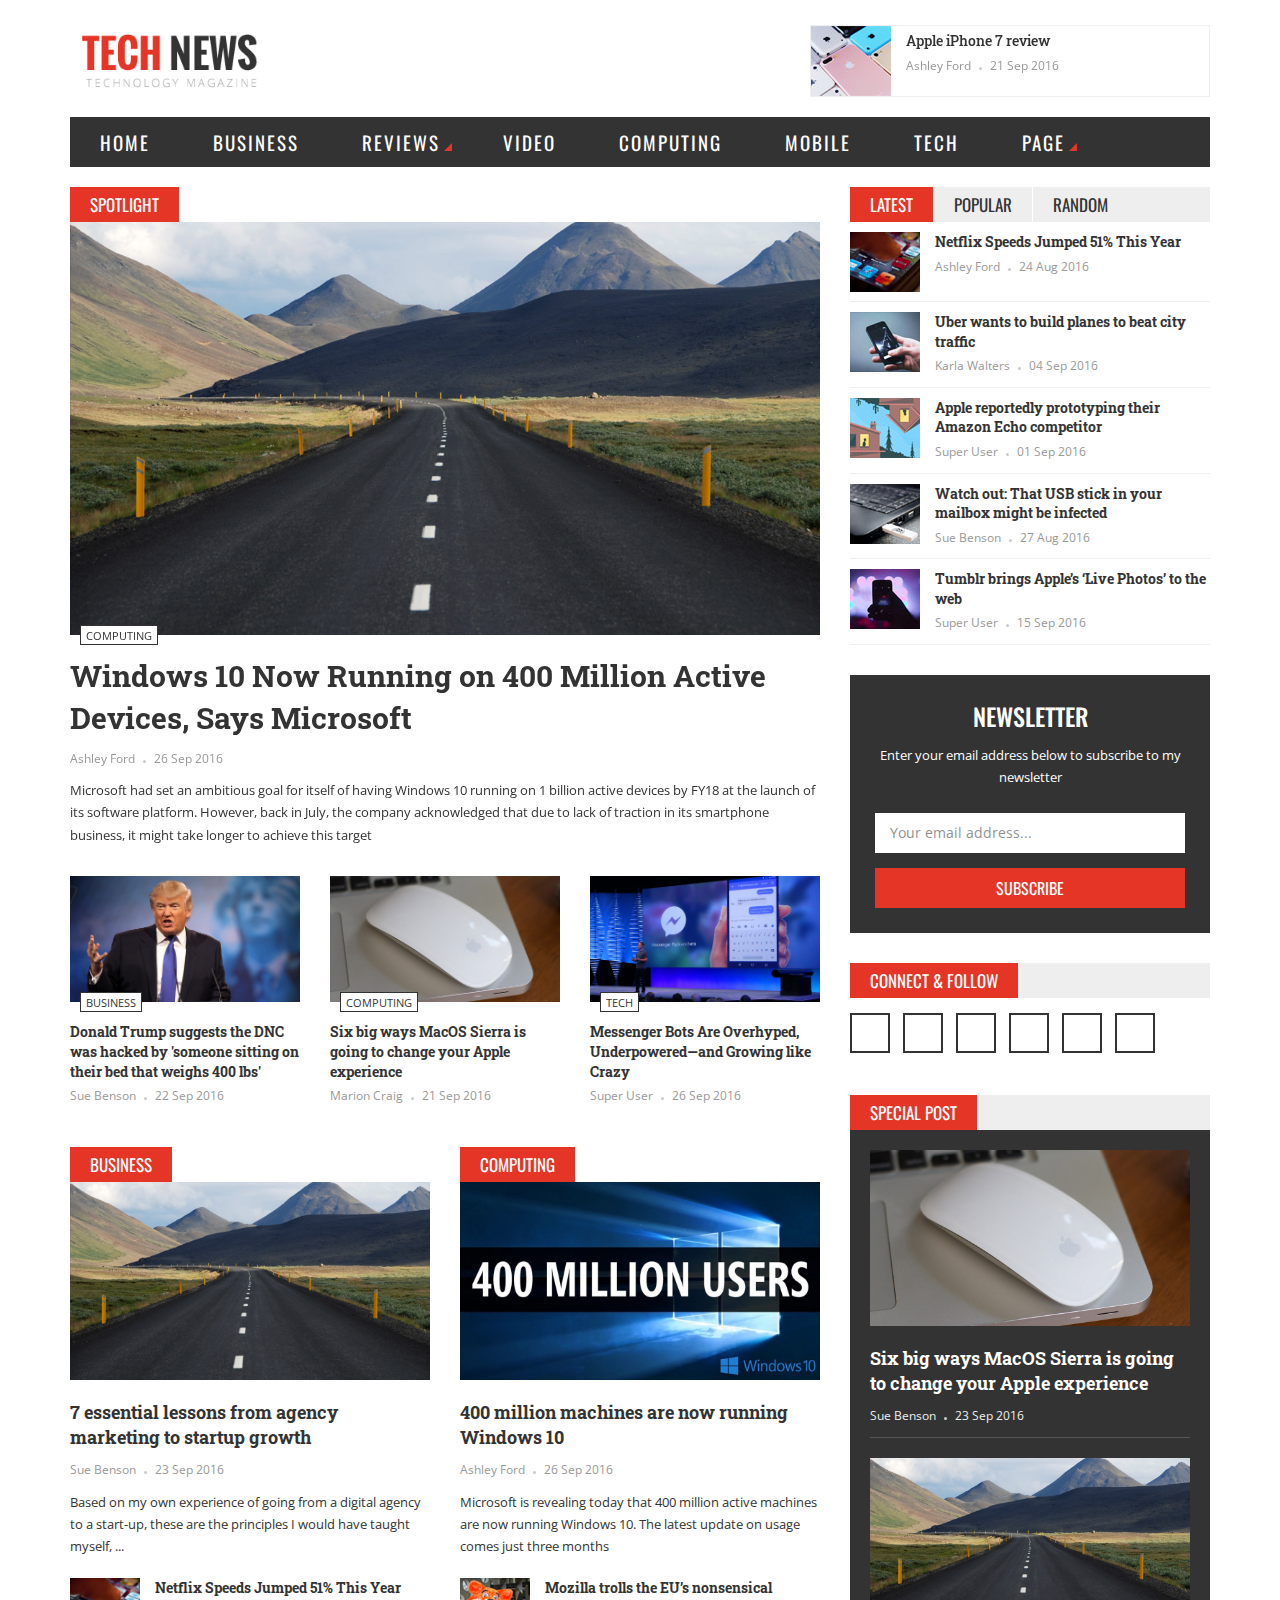
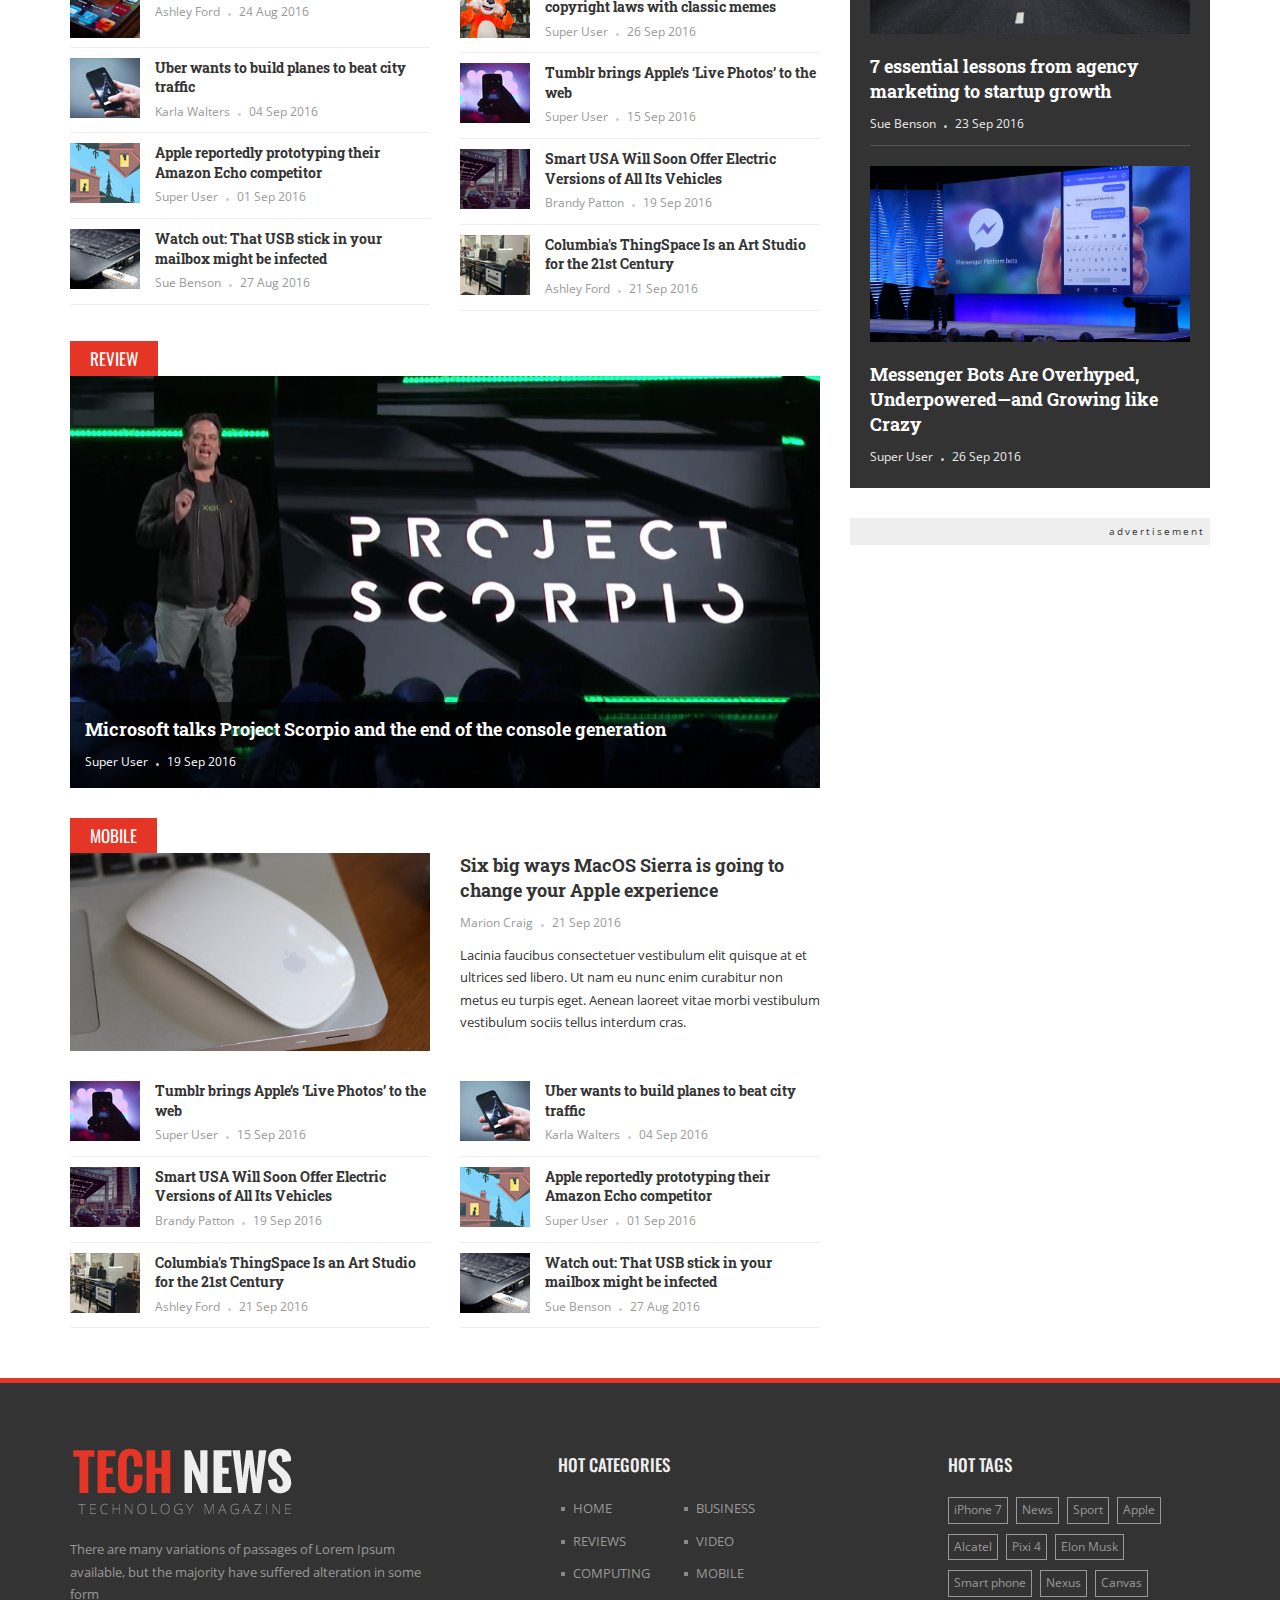
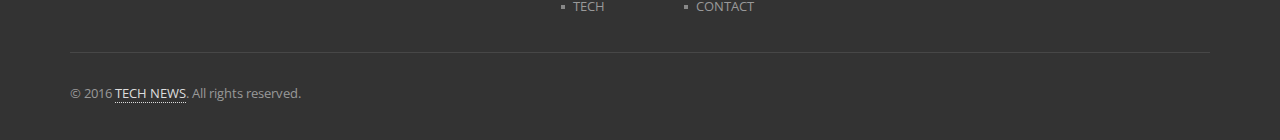
==== TECH news/index.html @ 40902e1e "add project" ====
<!DOCTYPE html>
<html lang="en">
<head>
    <meta http-equiv="Content-Type" content="text/html; charset=utf-8" />
    <meta http-equiv="X-UA-Compatible" content="IE=edge">
    <meta name="viewport" content="width=device-width, initial-scale=1">
    <meta name="description" content="">
    <meta name="author" content="congnd91">
    <title>TECHNEWS | Magagize & News HTML Template</title>
    <!-- Favicons -->
    <link rel="shortcut icon" href="images/favicon.png">
    <link rel="apple-touch-icon" href="images/apple-touch-icon-57x57.png">
    <link rel="apple-touch-icon" sizes="72x72" href="images/apple-touch-icon-72x72.png">
    <link rel="apple-touch-icon" sizes="114x114" href="images/apple-touch-icon-114x114.png">
    <!-- Online Fonts -->
    <link href="https://fonts.googleapis.com/css?family=Oswald:300,400,700&subset=latin-ext" rel="stylesheet">
    <link href="https://fonts.googleapis.com/css?family=Open+Sans:300,300i,400,400i,600,600i,700,700i,800,800i" rel="stylesheet">
    <link href="https://fonts.googleapis.com/css?family=Roboto+Slab:100,300,400,700" rel="stylesheet">
    <!-- Vender -->
    <link href="css/font-awesome.min.css" rel="stylesheet" />
    <link href="css/bootstrap.min.css" rel="stylesheet" />
    <link href="css/normalize.min.css" rel="stylesheet" />
    <link href="css/owl.carousel.min.css" rel="stylesheet" />
    <!-- Main CSS (SCSS Compile) -->
    <link href="css/main.css" rel="stylesheet" />
    <!-- JavaScripts -->
    <!--<script src="js/modernizr.js"></script>-->
    <!-- HTML5 Shim and Respond.js IE8 support of HTML5 elements and media queries -->
    <!-- WARNING: Respond.js doesn't work if you view the page via file:// -->
    <!--[if lt IE 9]>
        <script src="https://oss.maxcdn.com/libs/html5shiv/3.7.0/html5shiv.js"></script>
        <script src="https://oss.maxcdn.com/libs/respond.js/1.4.2/respond.min.js"></script>
    <![endif]-->
</head>
<body>
    <!--preload-->
    <div class="loader" id="page-loader">
        <div class="loading-wrapper">
        </div>
    </div>
    <!--menu mobile-->
    <nav class="menu-res hidden-lg hidden-md ">
        <div class="menu-res-inner">
            <ul>
                <li><a href="index.html">HOME</a></li>
                <li><a href="business.html">BUSINESS</a></li>
                <li><a href="reviews.html"> REVIEWS</a></li>
                <li><a href="video.html"> VIDEOS</a></li>
                <li><a href="computing.html"> COMPUTING</a></li>
                <li><a href="mobile.html">MOBILE</a></li>
                <li><a href="tech.html">TECH</a></li>
                <li><a href="mobile.html">MOBILE</a></li>
                <li>
                    <p>
                        <a href="#">PAGE</a>
                        <span class="open-submenu"><i class="fa fa-angle-down"></i></span>
                    </p>
                    <ul>
                        <li>
                            <a href="404.html">404</a>
                        </li>
                        <li>
                            <a href="contact.html">Contact us</a>
                        </li>
                    </ul>
                </li>
            </ul>
        </div>
    </nav>
    
    <div class="page">
       
        <div class="container">
            <!--header-->
            <header class="header">
                <div class="row">
                    <div class="col-md-3 col-sm-4 col-xs-12">
                        <a href="#" class="logo">
                            <img alt="Logo" src="images/logo.png" />
                        </a>
                    </div>
                    <div class="col-md-6 col-md-offset-3 col-sm-8  text-right col-xs-12 hidden-xs">
                        <div class="owl-carousel owl-special">
                            <div>
                                <div class="special-news">
                                    <a href="#">
                                        <img alt="" src="images/product/17.jpg" />
                                    </a>
                                    <h3><a href="#">Apple iPhone 7 review </a></h3>
                                    <div class="meta-post">
                                        <a href="#">
                                            Ashley Ford
                                        </a>
                                        <em></em>
                                        <span>
                                            21 Sep 2016
                                        </span>
                                    </div>
                                </div>
                            </div>
                            <div>
                                <div class="special-news">
                                    <a href="#">
                                        <img alt="" src="images/product/18.jpg" />
                                    </a>
                                    <h3><a href="#">YouTube Go is a new app for offline viewing and sharing </a></h3>
                                    <div class="meta-post">
                                        <a href="#">
                                            Super User
                                        </a>
                                        <em></em>
                                        <span>
                                            25 Sep 2016
                                        </span>
                                    </div>
                                </div>
                            </div>
                        </div>
                    </div>
                </div>
            </header>
            <!--menu-->
            <nav class="menu font-heading">
                <div class="menu-icon hidden-lg hidden-md">
                    <i class="fa fa-navicon"></i>
                    <span>MENU</span>
                </div>
                <ul class="hidden-sm hidden-xs">
                    <li>
                        <a href="index.html">Home </a>
                    </li>
                    <li>
                        <a href="business.html">Business</a>
                    </li>
                    <li class="mega">
                        <a href="reviews.html">Reviews<span></span></a>
                        <!--Mega menu-->
                        <div class="mega-menu">
                            <h3>
                                Latest Post
                            </h3>
                            <div class="row">
                                <div class="col-md-3">
                                    <div class="mega-col">
                                        <div class="mega-item">
                                            <div class="mega-item-img">
                                                <a href="article.html">
                                                    <img alt="" src="images/product/3.jpg" />
                                                </a>
                                                <a href="#" class="cate-tag">Business</a>
                                            </div>
                                            <p><a href="article.html">Donald Trump suggests the DNC was hacked...</a></p>
                                            <div class="meta-post">
                                                <a href="#">
                                                    Sue	Benson
                                                </a>
                                                <em></em>
                                                <span>
                                                    22 Sep 2016
                                                </span>
                                            </div>
                                        </div>
                                    </div>
                                </div>
                                <div class="col-md-3">
                                    <div class="mega-col">
                                        <div class="mega-item">
                                            <div class="mega-item-img">
                                                <a href="article.html">
                                                    <img alt="" src="images/product/4.jpg" />
                                                </a>
                                                <a href="#" class="cate-tag">Computing</a>
                                            </div>
                                            <p>
                                                <a href="article.html">
                                                    Six big ways MacOS Sierra is going to change your Apple experience
                                                </a>
                                            </p>
                                            <div class="meta-post">
                                                <a href="#">
                                                    Marion	Craig
                                                </a>
                                                <em></em>
                                                <span>
                                                    21 Sep 2016
                                                </span>
                                            </div>
                                        </div>
                                    </div>
                                </div>
                                <div class="col-md-3">
                                    <div class="mega-col">
                                        <div class="mega-item">
                                            <div class="mega-item-img">
                                                <a href="article.html">
                                                    <img alt="" src="images/product/5.jpg" />
                                                </a>
                                                <a href="#" class="cate-tag">Tech</a>
                                            </div>
                                            <p><a href="article.html">Messenger Bots Are Overhyped,  Growing like Crazy</a></p>
                                            <div class="meta-post">
                                                <a href="#">
                                                    Super User
                                                </a>
                                                <em></em>
                                                <span>
                                                    26 Sep 2016
                                                </span>
                                            </div>
                                        </div>
                                    </div>
                                </div>
                                <div class="col-md-3">
                                    <div class="mega-col">
                                        <div class="mega-item">
                                            <div class="mega-item-img">
                                                <a href="article.html">
                                                    <img alt="" src="images/product/6.jpg" />
                                                </a>
                                                <a href="#" class="cate-tag">Business</a>
                                            </div>
                                            <p><a href="article.html">7 essential lessons from agency marketing to startup growth</a></p>
                                            <div class="meta-post">
                                                <a href="#">
                                                    Ashley Ford
                                                </a>
                                                <em></em>
                                                <span>
                                                    26 September 2016
                                                </span>
                                            </div>
                                        </div>
                                    </div>
                                </div>
                            </div>
                        </div>
                    </li>
                    <li>
                        <a href="video.html">Video </a>
                    </li>
                    <li>
                        <a href="computing.html">Computing</a>
                    </li>
                    <li>
                        <a href="mobile.html">Mobile</a>
                    </li>
                    <li>
                        <a href="tech.html">Tech </a>
                    </li>
                    <li>
                        <a href="#">Page <span></span></a>
                        <ul class="submenu">
                            <li>
                                <a href="404.html">404</a>
                            </li>
                            <li>
                                <a href="contact.html">Contact us</a>
                            </li>
                        </ul>
                    </li>
                </ul>
                <div class="search-icon">
                    <div class="search-icon-inner">
                        <i class="fa fa-search"></i>
                    </div>
                    <div class="search-box">
                        <input type="text" placeholder="Search..." />
                        <button>Search</button>
                    </div>
                </div>
            </nav>

            <div class="row">
                <!--colleft-->
                <div class="col-md-8 col-sm-12">
                    <div class="box-caption">
                        <span>spotlight</span>
                    </div>
                    <!--sportlight-->
                    <section class="owl-carousel owl-spotlight">
                        <div>
                            <article class="spotlight-item">
                                <div class="spotlight-img">
                                    <img alt="" src="images/product/1.jpg" class="img-responsive" />
                                    <a href="#" class="cate-tag">Computing</a>
                                </div>
                                <div class="spotlight-item-caption">
                                    <h2 class="font-heading">
                                        <a href="#">
                                            Windows 10 Now Running on 400 Million Active Devices, Says Microsoft
                                        </a>
                                    </h2>
                                    <div class="meta-post">
                                        <a href="#">
                                            Ashley Ford
                                        </a>
                                        <em></em>
                                        <span>
                                            26 Sep 2016
                                        </span>
                                    </div>
                                    <p>Microsoft had set an ambitious goal for itself of having Windows 10 running on 1 billion active devices by FY18 at the launch of its software platform. However, back in July, the company acknowledged that due to lack of traction in its smartphone business, it might take longer to achieve this target</p>
                                </div>
                            </article>
                        </div>
                        <div>
                            <article class="spotlight-item">
                                <div class="spotlight-img">
                                    <img alt="" src="images/product/2.jpg" class="img-responsive" />
                                    <a href="#" class="cate-tag">Mobile</a>
                                </div>

                                <div class="spotlight-item-caption">
                                    <h2 class="font-heading">iOS 10 Backups Less Secure Than iOS 9, Claims Researcher</h2>
                                    <div class="meta-post">
                                        <a href="#">
                                            Super User
                                        </a>
                                        <em></em>
                                        <span>
                                            24 Sep 2016
                                        </span>
                                    </div>
                                    <p>A security research company based in Moscow claims to have discovered a flaw in Apple's local password protected iTunes backups in iOS 10, a flaw that is said to weaken password security. According to ElcomSoft's Oleg Afonin, the security flaw lets attackers develop a new attack that can bypass certain security </p>
                                </div>
                            </article>
                        </div>
                        <div>
                            <article class="spotlight-item">
                                <div class="spotlight-img">
                                    <img alt="" src="images/product/16.jpg" class="img-responsive" />
                                    <a href="#" class="cate-tag">Mobile</a>
                                </div>

                                <div class="spotlight-item-caption">
                                    <h2 class="font-heading">Microsoft talks Project Scorpio and the end of the console generation</h2>
                                    <div class="meta-post">
                                        <a href="#">
                                            Super User
                                        </a>
                                        <em></em>
                                        <span>
                                            24 Sep 2016
                                        </span>
                                    </div>
                                    <p>When Microsoft took to the stage at this year's E3 it announced not one but two new consoles: the Xbox One S, which went on sale earlier this year, and Project Scorpio,which will enable gaming at native resolutions up to 4K when it hits store shelves in 2017. </p>
                                </div>
                            </article>
                        </div>
                    </section>

                    <!--spotlight-thumbs-->
                    <section class="spotlight-thumbs">
                        <div class="row">
                            <div class="col-md-4 col-sm-4 col-xs-12">
                                <div class="spotlight-item-thumb">
                                    <div class="spotlight-item-thumb-img">
                                        <a href="#">
                                            <img alt="" src="images/product/3.jpg" />
                                        </a>
                                        <a href="#" class="cate-tag">business</a>
                                    </div>
                                    <h3><a href="#">Donald Trump suggests the DNC was hacked by 'someone sitting on their bed that weighs 400 lbs'</a></h3>
                                    <div class="meta-post">
                                        <a href="#">
                                            Sue	Benson
                                        </a>
                                        <em></em>
                                        <span>
                                            22 Sep 2016
                                        </span>
                                    </div>
                                </div>
                            </div>
                            <div class="col-md-4 col-sm-4 col-xs-12">
                                <div class="spotlight-item-thumb">
                                    <div class="spotlight-item-thumb-img">
                                        <a href="#">
                                            <img alt="" src="images/product/4.jpg" />
                                        </a>
                                        <a href="#" class="cate-tag">Computing</a>
                                    </div>
                                    <h3><a href="#">Six big ways MacOS Sierra is going to change your Apple experience</a></h3>
                                    <div class="meta-post">
                                        <a href="#">
                                            Marion	Craig
                                        </a>
                                        <em></em>
                                        <span>
                                            21 Sep 2016
                                        </span>
                                    </div>
                                </div>
                            </div>
                            <div class="col-md-4 col-sm-4 col-xs-12">
                                <div class="spotlight-item-thumb">
                                    <div class="spotlight-item-thumb-img">
                                        <a href="#">
                                            <img alt="" src="images/product/5.jpg" />
                                        </a>
                                        <a href="#" class="cate-tag">Tech</a>
                                    </div>
                                    <h3><a href="#">Messenger Bots Are Overhyped, Underpowered—and Growing like Crazy</a></h3>
                                    <div class="meta-post">
                                        <a href="#">
                                            Super User
                                        </a>
                                        <em></em>
                                        <span>
                                            26 Sep 2016
                                        </span>
                                    </div>
                                </div>
                            </div>
                        </div>
                    </section>

                    <!--box-news-->
                    <section class="box-news">
                        <div class="row">
                            <div class="col-md-6 col-sm-6 col-xs-12">
                                <div class="box-caption">
                                    <span> BUSINESS</span>
                                </div>
                                <article class="news-two-large">
                                    <a href="#">
                                        <img alt="" src="images/product/6.jpg" />
                                    </a>
                                    <h3><a href="#">7 essential lessons from agency marketing to startup growth</a></h3>
                                    <div class="meta-post">
                                        <a href="#">
                                            Sue	Benson
                                        </a>
                                        <em></em>
                                        <span>
                                            23 Sep 2016
                                        </span>
                                    </div>
                                    <p>Based on my own experience of going from a digital agency to a start-up, these are the principles I would have taught myself, ...</p>
                                </article>
                                <ul class="list-news-popular">
                                    <li>
                                        <a href="#">
                                            <img alt="" src="images/product/8.jpg">
                                        </a>
                                        <h3><a href="#">Netflix Speeds Jumped 51% This Year</a></h3>
                                        <div class="meta-post">
                                            <a href="#">
                                                Ashley Ford

                                            </a>
                                            <em></em>
                                            <span>
                                                24 Aug  2016
                                            </span>
                                        </div>
                                    </li>
                                    <li>
                                        <a href="#">
                                            <img alt="" src="images/product/9.jpg">
                                        </a>
                                        <h3><a href="#">Uber wants to build planes to beat city traffic</a></h3>
                                        <div class="meta-post">
                                            <a href="#">
                                                Karla	Walters
                                            </a>
                                            <em></em>
                                            <span>
                                                04 Sep  2016
                                            </span>
                                        </div>
                                    </li>
                                    <li>
                                        <a href="#">
                                            <img alt="" src="images/product/10.jpg">
                                        </a>
                                        <h3><a href="#">Apple reportedly prototyping their Amazon Echo competitor</a></h3>
                                        <div class="meta-post">
                                            <a href="#">
                                                Super User
                                            </a>
                                            <em></em>
                                            <span>
                                                01 Sep  2016
                                            </span>
                                        </div>


                                    </li>


                                    <li>
                                        <a href="#">
                                            <img alt="" src="images/product/11.jpg">
                                        </a>
                                        <h3><a href="#">Watch out: That USB stick in your mailbox might be infected</a></h3>
                                        <div class="meta-post">
                                            <a href="#">
                                                Sue	Benson
                                            </a>
                                            <em></em>
                                            <span>
                                                27 Aug  2016
                                            </span>
                                        </div>
                                    </li>
                                </ul>
                            </div>
                            <div class="col-md-6 col-sm-6 col-xs-12">
                                <div class="box-caption">
                                    <span> COMPUTING</span>
                                </div>
                                <article class="news-two-large">
                                    <a href="#">
                                        <img alt="" src="images/product/7.jpg" />
                                    </a>
                                    <h3><a href="#">400 million machines are now running Windows 10</a></h3>
                                    <div class="meta-post">
                                        <a href="#">
                                            Ashley Ford
                                        </a>
                                        <em></em>
                                        <span>
                                            26 Sep 2016
                                        </span>
                                    </div>
                                    <p>Microsoft is revealing today that 400 million active machines are now running Windows 10. The latest update on usage comes just three months</p>
                                </article>
                                <ul class="list-news-popular">
                                    <li>
                                        <a href="#">
                                            <img alt="" src="images/product/12.jpg">
                                        </a>
                                        <h3><a href="#">Mozilla trolls the EU’s nonsensical copyright laws with classic memes</a></h3>
                                        <div class="meta-post">
                                            <a href="#">
                                                Super User
                                            </a>
                                            <em></em>
                                            <span>
                                                26 Sep 2016
                                            </span>
                                        </div>
                                    </li>
                                    <li>
                                        <a href="#">
                                            <img alt="" src="images/product/13.jpg">
                                        </a>
                                        <h3><a href="#">Tumblr brings Apple’s ‘Live Photos’ to the web</a></h3>
                                        <div class="meta-post">
                                            <a href="#">
                                                Super User
                                            </a>
                                            <em></em>
                                            <span>
                                                15 Sep 2016
                                            </span>
                                        </div>
                                    </li>
                                    <li>
                                        <a href="#">
                                            <img alt="" src="images/product/14.jpg">
                                        </a>
                                        <h3><a href="#">Smart USA Will Soon Offer Electric Versions of All Its Vehicles</a></h3>
                                        <div class="meta-post">
                                            <a href="#">
                                                Brandy	Patton
                                            </a>
                                            <em></em>
                                            <span>
                                                19 Sep 2016
                                            </span>
                                        </div>
                                    </li>
                                    <li>
                                        <a href="#">
                                            <img alt="" src="images/product/15.jpg">
                                        </a>
                                        <h3>
                                            <a href="#">
                                                Columbia's ThingSpace Is an Art Studio for the 21st Century
                                            </a>
                                        </h3>
                                        <div class="meta-post">
                                            <a href="#">
                                                Ashley Ford
                                            </a>
                                            <em></em>
                                            <span>
                                                21 Sep 2016
                                            </span>
                                        </div>
                                    </li>
                                </ul>
                            </div>
                        </div>

                        <div class="box-news-two">

                        </div>
                    </section>

                    <!--box-news-->
                    <section class="box-news">
                        <div class="box-caption">
                            <span> REVIEW</span>
                        </div>
                        <div class="owl-carousel owl-review">

                            <div>
                                <article class="review-item">
                                    <div class="review-img">
                                        <img alt="" src="images/product/16.jpg" class="img-responsive" />
                                    </div>
                                    <div class="review-item-caption">
                                        <h3 class="font-heading">
                                            <a href="#">
                                                Microsoft talks Project Scorpio and the end of the console generation
                                            </a>
                                        </h3>
                                        <div class="meta-post">
                                            <a href="#">
                                                Super User
                                            </a>
                                            <em></em>
                                            <span>
                                                19 Sep 2016
                                            </span>
                                        </div>
                                    </div>
                                </article>
                            </div>


                            <div>
                                <article class="review-item">
                                    <div class="review-img">
                                        <img alt="" src="images/product/1.jpg" class="img-responsive" />
                                    </div>
                                    <div class="review-item-caption">
                                        <h3 class="font-heading">
                                            <a href="#">
                                                Windows 10 Now Running on 400 Million Active Devices, Says Microsoft
                                            </a>
                                        </h3>
                                        <div class="meta-post">
                                            <a href="#">
                                                Ashley Ford
                                            </a>
                                            <em></em>
                                            <span>
                                                26 Sep 2016
                                            </span>
                                        </div>


                                    </div>
                                </article>
                            </div>

                            <div>
                                <article class="review-item">
                                    <div class="review-img">
                                        <img alt="" src="images/product/2.jpg" class="img-responsive" />
                                    </div>
                                    <div class="review-item-caption">
                                        <h3 class="font-heading">
                                            <a href="#">
                                                iOS 10 Backups Less Secure Than iOS 9, Claims Researcher
                                            </a>
                                        </h3>
                                        <div class="meta-post">
                                            <a href="#">
                                                Super User
                                            </a>
                                            <em></em>
                                            <span>
                                                24 Sep 2016
                                            </span>
                                        </div>
                                    </div>
                                </article>
                            </div>
                        </div>
                    </section>

                    <!--box-news-->
                    <section class="box-news">
                        <div class="box-caption">
                            <span> Mobile</span>
                        </div>
                        <article class="news-two-large news-three-large">
                            <div class="row">
                                <div class="col-md-6 col-sm-6 col-xs-12">
                                    <a href="#">
                                        <img alt="" src="images/product/4.jpg" />
                                    </a>
                                </div>
                                <div class="col-md-6 col-sm-6 col-xs-12">
                                    <h3 class="title-fix-margin"><a href="#">Six big ways MacOS Sierra is going to change your Apple experience</a></h3>
                                    <div class="meta-post">
                                        <a href="#">
                                            Marion	Craig
                                        </a>
                                        <em></em>
                                        <span>
                                            21 Sep 2016
                                        </span>
                                    </div>
                                    <p>Lacinia faucibus consectetuer vestibulum elit quisque at et ultrices sed libero. Ut nam eu nunc enim curabitur non metus eu turpis eget. Aenean laoreet vitae morbi vestibulum vestibulum sociis tellus interdum cras.</p>
                                </div>
                            </div>


                        </article>
                        <div class="row">
                            <div class="col-md-6 col-sm-6 col-xs-12">
                                <ul class="list-news-popular">

                                    <li>
                                        <a href="#">
                                            <img alt="" src="images/product/13.jpg">
                                        </a>
                                        <h3><a href="#">Tumblr brings Apple’s ‘Live Photos’ to the web</a></h3>
                                        <div class="meta-post">
                                            <a href="#">
                                                Super User
                                            </a>
                                            <em></em>
                                            <span>
                                                15 Sep 2016
                                            </span>
                                        </div>
                                    </li>
                                    <li>
                                        <a href="#">
                                            <img alt="" src="images/product/14.jpg">
                                        </a>
                                        <h3><a href="#">Smart USA Will Soon Offer Electric Versions of All Its Vehicles</a></h3>
                                        <div class="meta-post">
                                            <a href="#">
                                                Brandy	Patton
                                            </a>
                                            <em></em>
                                            <span>
                                                19 Sep 2016
                                            </span>
                                        </div>
                                    </li>
                                    <li>
                                        <a href="#">
                                            <img alt="" src="images/product/15.jpg">
                                        </a>
                                        <h3>
                                            <a href="#">
                                                Columbia's ThingSpace Is an Art Studio for the 21st Century
                                            </a>
                                        </h3>
                                        <div class="meta-post">
                                            <a href="#">
                                                Ashley Ford
                                            </a>
                                            <em></em>
                                            <span>
                                                21 Sep 2016
                                            </span>
                                        </div>
                                    </li>
                                </ul>
                            </div>
                            <div class="col-md-6 col-sm-6 col-xs-12">
                                <ul class="list-news-popular">

                                    <li>
                                        <a href="#">
                                            <img alt="" src="images/product/9.jpg">
                                        </a>
                                        <h3><a href="#">Uber wants to build planes to beat city traffic</a></h3>
                                        <div class="meta-post">
                                            <a href="#">
                                                Karla	Walters
                                            </a>
                                            <em></em>
                                            <span>
                                                04 Sep  2016
                                            </span>
                                        </div>
                                    </li>
                                    <li>
                                        <a href="#">
                                            <img alt="" src="images/product/10.jpg">
                                        </a>
                                        <h3><a href="#">Apple reportedly prototyping their Amazon Echo competitor</a></h3>
                                        <div class="meta-post">
                                            <a href="#">
                                                Super User
                                            </a>
                                            <em></em>
                                            <span>
                                                01 Sep  2016
                                            </span>
                                        </div>


                                    </li>


                                    <li>
                                        <a href="#">
                                            <img alt="" src="images/product/11.jpg">
                                        </a>
                                        <h3><a href="#">Watch out: That USB stick in your mailbox might be infected</a></h3>
                                        <div class="meta-post">
                                            <a href="#">
                                                Sue	Benson
                                            </a>
                                            <em></em>
                                            <span>
                                                27 Aug  2016
                                            </span>
                                        </div>
                                    </li>
                                </ul>
                            </div>
                        </div>
                    </section>
                </div>

                <!--colright-->
                <div class="col-md-4 col-sm-12">
                    <!--tab popular-->
                    <ul role="tablist" class="tab-popular">
                        <li class="active">
                            <a href="#tab1" role="tab" data-toggle="tab">
                                LATEST
                            </a>
                        </li>
                        <li>
                            <a href="#tab2" role="tab" data-toggle="tab">
                                POPULAR
                            </a>
                        </li>

                        <li>
                            <a href="#tab3" role="tab" data-toggle="tab">
                                RANDOM
                            </a>
                        </li>
                    </ul>
                    <div class="tab-content">
                        <div role="tabpanel" class="tab-pane active" id="tab1">
                            <ul class="list-news-popular">
                                <li>
                                    <a href="#">
                                        <img alt="" src="images/product/8.jpg">
                                    </a>
                                    <h3><a href="#">Netflix Speeds Jumped 51% This Year</a></h3>
                                    <div class="meta-post">
                                        <a href="#">
                                            Ashley Ford

                                        </a>
                                        <em></em>
                                        <span>
                                            24 Aug  2016
                                        </span>
                                    </div>
                                </li>
                                <li>
                                    <a href="#">
                                        <img alt="" src="images/product/9.jpg">
                                    </a>
                                    <h3><a href="#">Uber wants to build planes to beat city traffic</a></h3>
                                    <div class="meta-post">
                                        <a href="#">
                                            Karla	Walters
                                        </a>
                                        <em></em>
                                        <span>
                                            04 Sep  2016
                                        </span>
                                    </div>
                                </li>
                                <li>
                                    <a href="#">
                                        <img alt="" src="images/product/10.jpg">
                                    </a>
                                    <h3><a href="#">Apple reportedly prototyping their Amazon Echo competitor</a></h3>
                                    <div class="meta-post">
                                        <a href="#">
                                            Super User
                                        </a>
                                        <em></em>
                                        <span>
                                            01 Sep  2016
                                        </span>
                                    </div>
                                </li>
                                <li>
                                    <a href="#">
                                        <img alt="" src="images/product/11.jpg">
                                    </a>
                                    <h3><a href="#">Watch out: That USB stick in your mailbox might be infected</a></h3>
                                    <div class="meta-post">
                                        <a href="#">
                                            Sue	Benson
                                        </a>
                                        <em></em>
                                        <span>
                                            27 Aug  2016
                                        </span>
                                    </div>
                                </li>
                                <li>
                                    <a href="#">
                                        <img alt="" src="images/product/13.jpg">
                                    </a>
                                    <h3><a href="#">Tumblr brings Apple’s ‘Live Photos’ to the web</a></h3>
                                    <div class="meta-post">
                                        <a href="#">
                                            Super User
                                        </a>
                                        <em></em>
                                        <span>
                                            15 Sep 2016
                                        </span>
                                    </div>
                                </li>
                            </ul>

                        </div>
                        <div role="tabpanel" class="tab-pane " id="tab2">
                            <ul class="list-news-popular">
                                <li>
                                    <a href="#">
                                        <img alt="" src="images/product/12.jpg">
                                    </a>
                                    <h3><a href="#">Mozilla trolls the  nonsensical copyright laws with classic memes</a></h3>
                                    <div class="meta-post">
                                        <a href="#">
                                            Super User
                                        </a>
                                        <em></em>
                                        <span>
                                            26 Sep 2016
                                        </span>
                                    </div>
                                </li>
                                <li>
                                    <a href="#">
                                        <img alt="" src="images/product/11.jpg">
                                    </a>
                                    <h3><a href="#">Watch out: That USB stick in your mailbox might be infected</a></h3>
                                    <div class="meta-post">
                                        <a href="#">
                                            Sue	Benson
                                        </a>
                                        <em></em>
                                        <span>
                                            27 Aug  2016
                                        </span>
                                    </div>
                                </li>
                                <li>
                                    <a href="#">
                                        <img alt="" src="images/product/9.jpg">
                                    </a>
                                    <h3><a href="#">Uber wants to build planes to beat city traffic</a></h3>
                                    <div class="meta-post">
                                        <a href="#">
                                            Karla	Walters
                                        </a>
                                        <em></em>
                                        <span>
                                            04 Sep  2016
                                        </span>
                                    </div>
                                </li>
                                <li>
                                    <a href="#">
                                        <img alt="" src="images/product/10.jpg">
                                    </a>
                                    <h3><a href="#">Apple reportedly prototyping their Amazon Echo competitor</a></h3>
                                    <div class="meta-post">
                                        <a href="#">
                                            Super User
                                        </a>
                                        <em></em>
                                        <span>
                                            01 Sep  2016
                                        </span>
                                    </div>
                                </li>

                                <li>
                                    <a href="#">
                                        <img alt="" src="images/product/13.jpg">
                                    </a>
                                    <h3><a href="#">Tumblr brings Apple’s ‘Live Photos’ to the web</a></h3>
                                    <div class="meta-post">
                                        <a href="#">
                                            Super User
                                        </a>
                                        <em></em>
                                        <span>
                                            15 Sep 2016
                                        </span>
                                    </div>
                                </li>
                            </ul>
                        </div>
                        <div role="tabpanel" class="tab-pane " id="tab3">
                            <ul class="list-news-popular">
                                <li>
                                    <a href="#">
                                        <img alt="" src="images/product/13.jpg">
                                    </a>
                                    <h3><a href="#">Tumblr brings Apple’s ‘Live Photos’ to the web</a></h3>
                                    <div class="meta-post">
                                        <a href="#">
                                            Super User
                                        </a>
                                        <em></em>
                                        <span>
                                            15 Sep 2016
                                        </span>
                                    </div>
                                </li>
                                <li>
                                    <a href="#">
                                        <img alt="" src="images/product/8.jpg">
                                    </a>
                                    <h3><a href="#">Netflix Speeds Jumped 51% This Year</a></h3>
                                    <div class="meta-post">
                                        <a href="#">
                                            Ashley Ford

                                        </a>
                                        <em></em>
                                        <span>
                                            24 Aug  2016
                                        </span>
                                    </div>
                                </li>
                                <li>
                                    <a href="#">
                                        <img alt="" src="images/product/9.jpg">
                                    </a>
                                    <h3><a href="#">Uber wants to build planes to beat city traffic</a></h3>
                                    <div class="meta-post">
                                        <a href="#">
                                            Karla	Walters
                                        </a>
                                        <em></em>
                                        <span>
                                            04 Sep  2016
                                        </span>
                                    </div>
                                </li>
                                <li>
                                    <a href="#">
                                        <img alt="" src="images/product/10.jpg">
                                    </a>
                                    <h3><a href="#">Apple reportedly prototyping their Amazon Echo competitor</a></h3>
                                    <div class="meta-post">
                                        <a href="#">
                                            Super User
                                        </a>
                                        <em></em>
                                        <span>
                                            01 Sep  2016
                                        </span>
                                    </div>
                                </li>
                                <li>
                                    <a href="#">
                                        <img alt="" src="images/product/11.jpg">
                                    </a>
                                    <h3><a href="#">Watch out: That USB stick in your mailbox might be infected</a></h3>
                                    <div class="meta-post">
                                        <a href="#">
                                            Sue	Benson
                                        </a>
                                        <em></em>
                                        <span>
                                            27 Aug  2016
                                        </span>
                                    </div>
                                </li>

                            </ul>
                        </div>
                    </div>

                    <!-- subcribe box-->
                    <div class="subcribe-box">
                        <h3>NEWSLETTER</h3>
                        <p>Enter your email address below to subscribe to my newsletter</p>
                        <input type="text" placeholder="Your email address..." />
                        <button class="my-btn">Subscribe</button>
                    </div>
                    <!-- connect us-->
                    <div class="connect-us">
                        <div class="widget-title">
                            <span>
                                CONNECT & FOLLOW
                            </span>
                        </div>
                        <ul class="list-social-icon">
                            <li>
                                <a href="#" class="facebook">
                                    <i class="fa fa-facebook"></i>
                                </a>
                            </li>
                            <li>
                                <a href="#" class="twitter">
                                    <i class="fa fa-twitter"></i>
                                </a>
                            </li>
                            <li>
                                <a href="#" class="google">
                                    <i class="fa fa-google"></i>
                                </a>
                            </li>
                            <li>
                                <a href="#" class="youtube">
                                    <i class="fa fa-youtube-play"></i>
                                </a>
                            </li>
                            <li>
                                <a href="#" class="pinterest">
                                    <i class="fa fa-pinterest-p"></i>
                                </a>
                            </li>
                            <li>
                                <a href="#" class="rss">
                                    <i class="fa fa-rss"></i>
                                </a>
                            </li>

                        </ul>
                    </div>

                    <!-- special post-->
                    <div class="connect-us">
                        <div class="widget-title">
                            <span>
                                Special post
                            </span>
                        </div>
                        <div class="list-special">

                            <article class="news-two-large">
                                <a href="#">
                                    <img alt="" src="images/product/4.jpg">
                                </a>
                                <h3><a href="#">Six big ways MacOS Sierra is going to change your Apple experience</a></h3>
                                <div class="meta-post">
                                    <a href="#">
                                        Sue	Benson
                                    </a>
                                    <em></em>
                                    <span>
                                        23 Sep 2016
                                    </span>
                                </div>

                            </article>

                            <article class="news-two-large">
                                <a href="#">
                                    <img alt="" src="images/product/6.jpg">
                                </a>
                                <h3><a href="#">7 essential lessons from agency marketing to startup growth</a></h3>
                                <div class="meta-post">
                                    <a href="#">
                                        Sue	Benson
                                    </a>
                                    <em></em>
                                    <span>
                                        23 Sep 2016
                                    </span>
                                </div>

                            </article>

                            <article class="news-two-large special-item-fix">
                                <a href="#">
                                    <img alt="" src="images/product/5.jpg">
                                </a>
                                <h3><a href="#">Messenger Bots Are Overhyped, Underpowered—and Growing like Crazy</a></h3>
                                <div class="meta-post">
                                    <a href="#">
                                        Super User
                                    </a>
                                    <em></em>
                                    <span>
                                        26 Sep 2016
                                    </span>
                                </div>

                            </article>

                        </div>
                    </div>
                    <!-- advertisement-->
                    <div class="ads hidden-sm hidden-xs">
                        <p>advertisement</p>
                        <img alt="" src="images/ads.jpg" class="img-responsive" />
                    </div>
                </div>
            </div>
            
        </div>
        <!--footer-->
        <footer class="footer">
            <div class="container">
                <div class="row">
                    <div class="col-md-4  col-sm-4 col-xs-12">
                        <div class="about">
                            <a href="#" class="logo">
                                <img alt="" src="images/logo_footer.png" />
                            </a>
                            <p>There are many variations of passages of Lorem Ipsum available, but the majority have suffered alteration in some form</p>
                        </div>
                    </div>
                    <div class="col-md-3 col-md-offset-1 col-sm-4 col-xs-12">
                        <h3>HOT CATEGORIES</h3>
                        <ul class="list-category">
                            <li><a href="index.html">Home</a></li>
                            <li><a href="business.html">Business</a></li>
                            <li><a href="reviews.html">Reviews</a></li>
                            <li><a href="video.html">Video</a></li>
                            <li><a href="computing.html">Computing</a></li>
                            <li><a href="mobile.html">Mobile</a></li>
                            <li><a href="tech.html">Tech</a></li>
                            <li><a href="contact.html">Contact </a></li>
                        </ul>
                    </div>
                    <div class="col-md-3 col-md-offset-1 col-sm-4 col-xs-12">
                        <h3>HOT TAGS</h3>

                        <div class="list-tags">
                            <a href="#">iPhone 7</a>
                            <a href="#">News</a>
                            <a href="#">Sport</a>
                            <a href="#">Apple</a>
                            <a href="#">Alcatel</a>
                            <a href="#">Pixi 4</a>
                            <a href="#">Elon Musk </a>
                            <a href="#">Smart phone</a>
                            <a href="#">Nexus</a>
                            <a href="#">Canvas</a>

                        </div>
                    </div>
                </div>
                <!--All right-->
                <div class="allright">
                    <div class="row">
                        <div class="col-sm-6 col-xs-12">
                            <p>    © 2016 <a href="#">TECH NEWS</a>. All rights reserved.</p>
                        </div>

                        <div class="col-sm-6 col-xs-12">
                            <ul class="list-social-icon list-social-icon-footer">
                                <li>
                                    <a href="#" class="facebook">
                                        <i class="fa fa-facebook"></i>
                                    </a>
                                </li>
                                <li>
                                    <a href="#" class="twitter">
                                        <i class="fa fa-twitter"></i>
                                    </a>
                                </li>
                                <li>
                                    <a href="#" class="google">
                                        <i class="fa fa-google"></i>
                                    </a>
                                </li>
                                <li>
                                    <a href="#" class="youtube">
                                        <i class="fa fa-youtube-play"></i>
                                    </a>
                                </li>
                                <li>
                                    <a href="#" class="pinterest">
                                        <i class="fa fa-pinterest-p"></i>
                                    </a>
                                </li>
                                <li>
                                    <a href="#" class="rss">
                                        <i class="fa fa-rss"></i>
                                    </a>
                                </li>
                            </ul>
                        </div>
                    </div>
                </div>
            </div>
        </footer>
        
    </div>
    
    <!--scrip file-->
    <script src="js/jquery.min.js"></script>
    <script src="js/bootstrap.js"></script>
    <script src="js/owl.carousel.min.js"></script>
    <script src="js/main.js"></script>
</body>
</html>
---- TECH news/css/main.css ----
h1, h2, h3, h4, h5, h6, .h1, .h2, .h3, .h4, .h5, .h6 {
  line-height: 1.4;
  font-family: "Roboto Slab", serif; }

/*------------------------------------------------------------------
    Main Style Stylesheet
    Project:       TECHNEWS | Magagize HTML5 Template
    Version:        1.0
    Author:         Congnd91
    Last change:    25/96/2016
-------------------------------------------------------------------*/
body {
  font-family: "Open Sans", sans-serif;
  min-width: 320px;
  font-size: 12px;
  line-height: 1.71428571 !important;
  color: #333; }

body, html {
  height: 100%; }

a:hover {
  text-decoration: none; }

a {
  color: inherit; }

a:active, a:focus {
  text-decoration: none;
  color: inherit; }

img {
  max-width: 100%; }

p {
  font-size: 13px; }

ul, li {
  padding: 0px;
  list-style: none;
  margin: 0px; }

#page-loader {
  width: 100%;
  height: 100%;
  background: rgba(255, 255, 255, 0.999);
  color: #5c453f;
  position: fixed;
  top: 0;
  left: 0;
  z-index: 9999; }

.font-heading {
  font-family: "Roboto Slab", serif; }

/*==========header=========*/
.header {
  padding: 20px 0px; }
  @media screen and (max-width: 767px) {
    .header {
      padding: 5px 0px; } }
  .header a.logo {
    float: left;
    margin-top: 10px; }
    .header a.logo img {
      max-width: 200px; }

.owl-special {
  float: right;
  max-width: 400px; }

.special-news {
  border: 1px solid #eeeeee;
  min-height: 72px;
  padding: 0px 15px 0px 80px;
  max-width: 600px;
  text-align: left;
  width: 100%;
  position: relative;
  margin-top: 5px; }
  .special-news img {
    float: left;
    margin: 0px 15px 0px -80px;
    width: 80px !important;
    height: 70px !important; }
  .special-news h3 {
    margin: 0px;
    font-size: 14px;
    padding: 5px 0px 5px 0px; }
    .special-news h3 a {
      color: #333;
      -moz-transition: all ease 0.3s;
      -o-transition: all ease 0.3s;
      -webkit-transition: all ease 0.3s;
      transition: all ease 0.3s; }
      .special-news h3 a:hover {
        color: #E53526; }
  .special-news .meta-post {
    margin: 0px 0px 0px 0px; }

.search-icon {
  position: absolute;
  top: 0px;
  right: 0px;
  width: 50px;
  text-align: center;
  z-index: 9999;
  height: 50px;
  line-height: 50px;
  color: #fff;
  -moz-transition: all ease 0.3s;
  -o-transition: all ease 0.3s;
  -webkit-transition: all ease 0.3s;
  transition: all ease 0.3s; }
  .search-icon:hover {
    background-color: #444; }
  .search-icon i {
    font-size: 20px;
    cursor: pointer;
    color: #fff;
    line-height: 50px; }
  .search-icon .search-box {
    position: absolute;
    top: 100%;
    right: 0px;
    width: 300px;
    height: 50px;
    background-color: #444;
    padding: 5px 5px 0px 5px;
    -moz-transition: all ease 0.3s;
    -o-transition: all ease 0.3s;
    -webkit-transition: all ease 0.3s;
    transition: all ease 0.3s;
    visibility: hidden;
    opacity: 0;
    margin-top: 15px; }
    .search-icon .search-box input {
      width: 100%;
      margin: 0px;
      display: block;
      float: left;
      height: 40px;
      line-height: 40px;
      padding: 0px 80px 5px 10px;
      background-color: #fff;
      color: #333;
      outline: none;
      border: none;
      font-size: 13px; }
    .search-icon .search-box button {
      width: 70px;
      height: 30px;
      display: block;
      line-height: 28px;
      position: absolute;
      top: 10px;
      right: 10px;
      background-color: #E53526;
      color: #fff;
      text-transform: uppercase;
      border: none;
      -moz-transition: all ease 0.3s;
      -o-transition: all ease 0.3s;
      -webkit-transition: all ease 0.3s;
      transition: all ease 0.3s;
      outline: none;
      cursor: pointer; }
      .search-icon .search-box button:hover {
        background-color: #ea5f54; }
  .search-icon.show-search {
    background-color: #444; }
    .search-icon.show-search .search-box {
      opacity: 1;
      margin-top: 0px;
      visibility: visible; }

.menu-icon {
  height: 50px;
  line-height: 50px;
  float: left;
  color: #fff;
  -moz-transition: all ease 0.3s;
  -o-transition: all ease 0.3s;
  -webkit-transition: all ease 0.3s;
  transition: all ease 0.3s; }
  .menu-icon:hover {
    background-color: #444; }
  .menu-icon i {
    font-size: 20px;
    cursor: pointer;
    color: #fff;
    float: left;
    line-height: 50px;
    margin: 0px 10px 0px 20px; }
  .menu-icon span {
    font-family: "Oswald", sans-serif;
    font-size: 17px;
    color: #fff;
    text-transform: uppercase;
    cursor: pointer;
    line-height: 50px;
    float: left;
    margin: 0px 20px 0px 0px; }

/*==========menu=========*/
.menu {
  position: relative;
  background-color: #333;
  margin-bottom: 20px;
  height: 50px; }
  .menu ul {
    margin: 0px;
    position: relative;
    padding: 0px;
    height: 50px; }
    .menu ul li {
      display: inline-block;
      position: relative; }
      .menu ul li.active > a {
        color: #E53526; }
      .menu ul li > a {
        display: block;
        float: left;
        text-transform: uppercase;
        line-height: 50px;
        color: #fff;
        padding: 0px 30px;
        -moz-transition: all ease 0.3s;
        -o-transition: all ease 0.3s;
        -webkit-transition: all ease 0.3s;
        transition: all ease 0.3s;
        font-size: 19px;
        position: relative;
        font-family: "Oswald", sans-serif;
        letter-spacing: 2px; }
        @media screen and (max-width: 1199px) {
          .menu ul li > a {
            font-size: 15px;
            padding: 0px 20px; } }
        .menu ul li > a span {
          position: absolute;
          display: block;
          width: 0px;
          height: 0px;
          border: 4px solid transparent;
          border-bottom-color: #E53526;
          border-right-color: #E53526;
          -moz-transition: all ease 0.3s;
          -o-transition: all ease 0.3s;
          -webkit-transition: all ease 0.3s;
          transition: all ease 0.3s;
          bottom: 16px;
          right: 18px; }
          @media screen and (max-width: 1199px) {
            .menu ul li > a span {
              right: 10px; } }
      .menu ul li:hover > a {
        background-color: #E53526; }
        .menu ul li:hover > a span {
          border-bottom-color: #fff;
          border-right-color: #fff; }
      .menu ul li:hover .submenu {
        opacity: 1;
        visibility: visible;
        margin-top: 0px; }
      .menu ul li:hover .mega-menu {
        opacity: 1;
        visibility: visible;
        margin-top: 0px;
        -moz-transition: all ease 0.3s;
        -o-transition: all ease 0.3s;
        -webkit-transition: all ease 0.3s;
        transition: all ease 0.3s; }
      .menu ul li.mega {
        position: static; }
    .menu ul .submenu {
      position: absolute;
      top: 100%;
      border: 1px solid #999;
      left: 0px;
      width: 200px;
      height: auto;
      background-color: #fff;
      visibility: hidden;
      z-index: 9999;
      -moz-transition: all ease 0.3s;
      -o-transition: all ease 0.3s;
      -webkit-transition: all ease 0.3s;
      transition: all ease 0.3s;
      opacity: 0;
      font-family: "Open Sans", sans-serif;
      padding: 10px 10px;
      margin-top: 15px; }
      .menu ul .submenu li {
        margin: 5px 0px;
        display: block; }
        .menu ul .submenu li a {
          display: block;
          line-height: 35px;
          text-align: left;
          text-transform: none;
          padding: 0px 15px;
          letter-spacing: 0px;
          color: #333;
          font-size: 15px;
          -moz-transition: all ease 0.3s;
          -o-transition: all ease 0.3s;
          -webkit-transition: all ease 0.3s;
          transition: all ease 0.3s;
          font-family: "Roboto Slab", serif;
          float: none; }
          .menu ul .submenu li a:hover {
            background-color: #333;
            color: #fff;
            padding-left: 20px;
            letter-spacing: 1px; }
    .menu ul .mega-menu {
      position: absolute;
      background-color: #fff;
      z-index: 9999;
      top: 100%;
      opacity: 0;
      visibility: hidden;
      left: 0px;
      right: 0px;
      min-height: 100px;
      margin-top: 15px;
      -moz-transition: all ease 0.3s;
      -o-transition: all ease 0.3s;
      -webkit-transition: all ease 0.3s;
      transition: all ease 0.3s;
      border: 1px solid #999;
      padding: 20px 20px 20px 20px; }
      .menu ul .mega-menu h3 {
        text-transform: uppercase;
        font-weight: 700;
        font-size: 20px;
        margin: 5px 0px 15px 0px; }
      .menu ul .mega-menu .mega-item .mega-item-img {
        position: relative; }
      .menu ul .mega-menu .mega-item img {
        width: 100%;
        display: block; }
      .menu ul .mega-menu .mega-item p {
        margin: 25px 0px 5px 0px; }
        .menu ul .mega-menu .mega-item p a {
          color: #333;
          -moz-transition: all ease 0.3s;
          -o-transition: all ease 0.3s;
          -webkit-transition: all ease 0.3s;
          transition: all ease 0.3s;
          font-size: 15px;
          font-family: "Roboto Slab", serif;
          padding: 0px;
          line-height: 22px;
          text-transform: none;
          letter-spacing: 0px;
          font-weight: 700; }
          .menu ul .mega-menu .mega-item p a:hover {
            color: #E53526; }
      .menu ul .mega-menu .meta-post {
        margin: 0px;
        font-family: "Open Sans", sans-serif; }

/*==========menu-res=========*/
@media screen and (max-width: 991px) {
  .menu-res {
    width: 280px;
    background-color: #000;
    position: fixed;
    top: 0px;
    z-index: 999;
    overflow: auto;
    bottom: 0px;
    -moz-transition: all ease 0.3s;
    -o-transition: all ease 0.3s;
    -webkit-transition: all ease 0.3s;
    transition: all ease 0.3s;
    left: 0px;
    -moz-transform: translateX(-280px);
    -webkit-transform: translateX(-280px);
    -o-transform: translateX(-280px);
    -ms-transform: translateX(-280px);
    transform: translateX(-280px); }
  .page {
    -moz-transform: translateX(0px);
    -webkit-transform: translateX(0px);
    -o-transform: translateX(0px);
    -ms-transform: translateX(0px);
    transform: translateX(0px);
    -moz-transition: all ease 0.3s;
    -o-transition: all ease 0.3s;
    -webkit-transition: all ease 0.3s;
    transition: all ease 0.3s; }
  .menu-res-inner {
    padding: 20px; }
    .menu-res-inner ul > li {
      border-bottom: 1px solid #111;
      position: relative; }
      .menu-res-inner ul > li a {
        font-size: 13px;
        text-transform: uppercase;
        color: #999;
        display: block;
        line-height: 40px;
        font-family: "Oswald", sans-serif;
        -moz-transition: all ease 0.3s;
        -o-transition: all ease 0.3s;
        -webkit-transition: all ease 0.3s;
        transition: all ease 0.3s; }
        .menu-res-inner ul > li a:hover {
          color: #fff; }
      .menu-res-inner ul > li p {
        display: block;
        line-height: 40px;
        padding: 0px 40px 0px 0px;
        margin: 0px; }
        .menu-res-inner ul > li p span {
          position: absolute;
          color: #999;
          font-size: 15px;
          text-align: center;
          line-height: 40px;
          width: 40px;
          height: 40px;
          cursor: pointer;
          padding: 0px 0px 0px 15px;
          display: block;
          top: 0px;
          right: 0px;
          -moz-transition: all ease 0.3s;
          -o-transition: all ease 0.3s;
          -webkit-transition: all ease 0.3s;
          transition: all ease 0.3s; }
          .menu-res-inner ul > li p span.open-submenu-active i {
            -moz-transform: rotate(180deg);
            -webkit-transform: rotate(180deg);
            -o-transform: rotate(180deg);
            -ms-transform: rotate(180deg);
            text-align: center;
            transform: rotate(180deg); }
      .menu-res-inner ul > li > ul {
        display: none;
        padding: 0px 0px 20px 0px; }
        .menu-res-inner ul > li > ul li {
          border: none; }
          .menu-res-inner ul > li > ul li a {
            display: block;
            line-height: 40px;
            text-transform: none;
            color: #666;
            padding: 0px 10px;
            font-family: "Roboto Slab", serif;
            -moz-transition: all ease 0.3s;
            -o-transition: all ease 0.3s;
            -webkit-transition: all ease 0.3s;
            transition: all ease 0.3s; }
            .menu-res-inner ul > li > ul li a:hover {
              color: #fff; }
  .open-menu {
    overflow: hidden; }
    .open-menu .page {
      -moz-transform: translateX(280px);
      -webkit-transform: translateX(280px);
      -o-transform: translateX(280px);
      -ms-transform: translateX(280px);
      transform: translateX(280px);
      -moz-transition: all ease 0.3s;
      -o-transition: all ease 0.3s;
      -webkit-transition: all ease 0.3s;
      transition: all ease 0.3s; }
    .open-menu .menu-res {
      right: 0px;
      -moz-transform: translateX(0px);
      -webkit-transform: translateX(0px);
      -o-transform: translateX(0px);
      -ms-transform: translateX(0px);
      transform: translateX(0px); } }

.hot-item-fix {
  margin-bottom: 10px; }

.box-caption span {
  font-family: "Oswald", sans-serif;
  font-size: 17px;
  text-transform: uppercase;
  background-color: #E53526;
  color: #fff;
  display: inline-block;
  line-height: 35px;
  padding: 0px 20px; }

.owl-spotlight {
  position: relative; }
  .owl-spotlight .owl-dots {
    position: absolute;
    top: 5px;
    left: 5px;
    text-align: left;
    z-index: 999;
    float: left;
    opacity: 0;
    -moz-transition: all ease 0.3s;
    -o-transition: all ease 0.3s;
    -webkit-transition: all ease 0.3s;
    transition: all ease 0.3s; }
    @media screen and (max-width: 767px) {
      .owl-spotlight .owl-dots {
        display: none !important; } }
    .owl-spotlight .owl-dots .owl-dot {
      display: inline-block;
      width: 10px;
      height: 10px;
      margin: 0px 3px;
      background-color: #fff;
      color: #fff;
      -moz-transition: all ease 0.3s;
      -o-transition: all ease 0.3s;
      -webkit-transition: all ease 0.3s;
      transition: all ease 0.3s; }
      .owl-spotlight .owl-dots .owl-dot.active, .owl-spotlight .owl-dots .owl-dot:hover {
        background-color: #E53526; }
  .owl-spotlight:hover .owl-dots {
    opacity: 1; }
  .owl-spotlight:hover .owl-nav .owl-prev {
    opacity: 1; }
  .owl-spotlight:hover .owl-nav .owl-next {
    opacity: 1; }
  .owl-spotlight .owl-nav .owl-prev {
    display: block;
    width: 30px;
    height: 30px;
    line-height: 28px;
    text-align: center;
    font-size: 15px;
    position: absolute;
    top: 0px;
    right: 31px;
    cursor: pointer;
    background-color: rgba(0, 0, 0, 0.3);
    color: #fff;
    -moz-transition: all ease 0.3s;
    -o-transition: all ease 0.3s;
    -webkit-transition: all ease 0.3s;
    transition: all ease 0.3s;
    opacity: 0; }
    .owl-spotlight .owl-nav .owl-prev:hover {
      cursor: pointer;
      background-color: #E53526; }
  .owl-spotlight .owl-nav .owl-next {
    display: block;
    width: 30px;
    height: 30px;
    line-height: 28px;
    text-align: center;
    font-size: 15px;
    position: absolute;
    top: 0px;
    right: 0px;
    cursor: pointer;
    background-color: rgba(0, 0, 0, 0.3);
    color: #fff;
    -moz-transition: all ease 0.3s;
    -o-transition: all ease 0.3s;
    -webkit-transition: all ease 0.3s;
    transition: all ease 0.3s;
    opacity: 0; }
    .owl-spotlight .owl-nav .owl-next:hover {
      cursor: pointer;
      background-color: #E53526; }

.spotlight-item {
  position: relative;
  overflow: hidden; }
  .spotlight-item h2 {
    margin: 20px 0px 10px 0px;
    font-weight: 700; }
    @media screen and (max-width: 767px) {
      .spotlight-item h2 {
        font-size: 18px; } }
    .spotlight-item h2 a {
      color: #333;
      -moz-transition: all ease 0.3s;
      -o-transition: all ease 0.3s;
      -webkit-transition: all ease 0.3s;
      transition: all ease 0.3s; }
      .spotlight-item h2 a:hover {
        color: #E53526; }
  .spotlight-item .spotlight-img {
    position: relative; }
  .spotlight-item .spotlight-item-caption {
    padding: 0px; }

.meta-post {
  margin-bottom: 10px;
  margin-top: 10px;
  font-size: 12px; }
  .meta-post a {
    color: #999;
    -moz-transition: all ease 0.3s;
    -o-transition: all ease 0.3s;
    -webkit-transition: all ease 0.3s;
    transition: all ease 0.3s; }
    .meta-post a:hover {
      color: #000; }
    .meta-post a:hover {
      text-decoration: underline; }
  .meta-post span {
    color: #999; }
  .meta-post em {
    font-style: normal;
    width: 3px;
    height: 3px;
    -moz-border-radius: 50%;
    -webkit-border-radius: 50%;
    border-radius: 50%;
    margin: 0px 5px;
    display: inline-block;
    background-color: #ccc; }

.cate-tag {
  position: absolute;
  left: 10px;
  bottom: -10px;
  background-color: #fff;
  display: inline-block;
  height: 20px;
  border: 1px solid #333;
  color: #333;
  text-transform: uppercase;
  line-height: 20px;
  font-size: 11px;
  padding: 0px 5px;
  -moz-transition: all ease 0.3s;
  -o-transition: all ease 0.3s;
  -webkit-transition: all ease 0.3s;
  transition: all ease 0.3s; }
  .cate-tag:hover {
    background-color: #E53526;
    border: 1px solid #E53526;
    color: #fff; }

.tab-popular {
  background-color: #eeeeee;
  height: 35px; }
  .tab-popular li {
    float: left;
    border-right: 1px solid #fff; }
    .tab-popular li:last-child {
      border: none; }
    .tab-popular li a {
      font-family: "Oswald", sans-serif;
      font-size: 17px;
      text-transform: uppercase;
      background-color: #eeeeee;
      color: #333;
      display: inline-block;
      line-height: 35px;
      padding: 0px 20px; }
    .tab-popular li.active a {
      background-color: #E53526;
      color: #fff; }

.list-news-popular li {
  padding: 10px 0px 10px 85px;
  min-height: 80px;
  border-bottom: 1px solid #eeeeee; }
  .list-news-popular li img {
    width: 70px;
    height: 60px;
    float: left;
    margin: 0px 0px 0px -85px; }
  .list-news-popular li h3 {
    margin: 0px;
    padding: 0px;
    font-size: 14px; }
    .list-news-popular li h3 a {
      font-size: 14px;
      font-weight: 700;
      color: #333;
      -moz-transition: all ease 0.3s;
      -o-transition: all ease 0.3s;
      -webkit-transition: all ease 0.3s;
      transition: all ease 0.3s;
      font-family: "Roboto Slab", serif; }
      .list-news-popular li h3 a:hover {
        color: #E53526; }
  .list-news-popular li .meta-post {
    margin: 0px;
    margin-top: 5px; }

.list-news-popular.list-news-popular-two li {
  float: left;
  width: 50%; }

.list-social-icon {
  margin: 10px 0px; }
  .list-social-icon li {
    display: inline-block;
    margin: 5px 10px 5px 0px; }
    .list-social-icon li a {
      display: block;
      height: 40px;
      width: 40px;
      border: 2px solid #333;
      color: #333;
      font-size: 16px;
      text-align: center;
      line-height: 36px;
      -moz-transition: all ease 0.3s;
      -o-transition: all ease 0.3s;
      -webkit-transition: all ease 0.3s;
      transition: all ease 0.3s; }
      .list-social-icon li a.facebook:hover {
        color: #fff;
        background-color: #3b5998;
        border: 2px solid #3b5998; }
      .list-social-icon li a.twitter:hover {
        color: #fff;
        background-color: #3a92c8;
        border: 2px solid #3a92c8; }
      .list-social-icon li a.google:hover {
        color: #fff;
        background-color: #dd4b39;
        border: 2px solid #dd4b39; }
      .list-social-icon li a.youtube:hover {
        color: #fff;
        background-color: #b00;
        border: 2px solid #b00; }
      .list-social-icon li a.pinterest:hover {
        color: #fff;
        background-color: #cb2027;
        border: 2px solid #cb2027; }
      .list-social-icon li a.rss:hover {
        color: #fff;
        background-color: #f26522;
        border: 2px solid #f26522; }
  .list-social-icon.list-social-icon-footer {
    text-align: right;
    margin: 0px; }
    @media screen and (max-width: 767px) {
      .list-social-icon.list-social-icon-footer {
        text-align: center; } }
    .list-social-icon.list-social-icon-footer li {
      display: inline-block;
      border: none;
      margin: 5px 0px 5px 10px; }
      @media screen and (max-width: 767px) {
        .list-social-icon.list-social-icon-footer li {
          margin: 0px 5px !important; } }
      .list-social-icon.list-social-icon-footer li a {
        display: block;
        height: 30px;
        width: 30px;
        color: #999;
        font-size: 16px;
        text-align: center;
        line-height: 30px;
        -moz-transition: all ease 0.3s;
        -o-transition: all ease 0.3s;
        -webkit-transition: all ease 0.3s;
        transition: all ease 0.3s; }
        .list-social-icon.list-social-icon-footer li a.facebook:hover {
          color: #fff;
          background-color: #3b5998;
          border: none; }
        .list-social-icon.list-social-icon-footer li a.twitter:hover {
          color: #fff;
          background-color: #3a92c8;
          border: 2px solid #3a92c8; }
        .list-social-icon.list-social-icon-footer li a.google:hover {
          color: #fff;
          background-color: #dd4b39;
          border: 2px solid #dd4b39; }
        .list-social-icon.list-social-icon-footer li a.youtube:hover {
          color: #fff;
          background-color: #b00;
          border: 2px solid #b00; }
        .list-social-icon.list-social-icon-footer li a.pinterest:hover {
          color: #fff;
          background-color: #cb2027;
          border: 2px solid #cb2027; }
        .list-social-icon.list-social-icon-footer li a.rss:hover {
          color: #fff;
          background-color: #f26522;
          border: 2px solid #f26522; }

.ads {
  margin-top: 30px; }
  .ads p {
    text-align: right;
    letter-spacing: 2px;
    margin: 0px;
    padding: 5px;
    font-size: 10px;
    background-color: #eeeeee; }
  .ads img {
    width: 100%; }

.connect-us {
  margin-top: 30px; }

.subcribe-box {
  margin-top: 30px;
  min-height: 50px;
  background-color: #333;
  padding: 25px;
  text-align: center; }
  .subcribe-box h3 {
    font-family: "Oswald", sans-serif;
    color: #fff;
    margin: 0px; }
  .subcribe-box p {
    margin: 10px 0px 10px 0px;
    font-size: 13px;
    color: #fff; }
  .subcribe-box input {
    height: 40px;
    width: 100%;
    line-height: 40px;
    outline: none;
    border: none;
    background-color: #fff;
    font-size: 14px;
    padding: 0px 15px;
    margin: 15px 0px; }
  .subcribe-box .my-btn {
    width: 100%; }

.my-btn {
  height: 40px;
  padding: 0px 20px;
  line-height: 40px;
  display: inline-block;
  font-family: "Oswald", sans-serif;
  color: #fff;
  font-size: 16px;
  text-transform: uppercase;
  border: none;
  background-color: #E53526;
  -moz-transition: all ease 0.3s;
  -o-transition: all ease 0.3s;
  -webkit-transition: all ease 0.3s;
  transition: all ease 0.3s; }
  .my-btn:hover {
    background-color: #ea5f54;
    outline: none;
    color: #fff; }
  .my-btn:focus {
    outline: none;
    color: #fff; }
  .my-btn.my-btn-dark {
    background-color: #333; }
    .my-btn.my-btn-dark:hover {
      background-color: #E53526; }

.widget-title {
  background-color: #eeeeee;
  height: 35px; }
  .widget-title span {
    font-family: "Oswald", sans-serif;
    font-size: 17px;
    text-transform: uppercase;
    background-color: #E53526;
    color: #fff;
    display: inline-block;
    line-height: 35px;
    padding: 0px 20px; }

.spotlight-thumbs {
  margin-top: 10px; }

.spotlight-item-thumb {
  margin: 10px 0px; }
  .spotlight-item-thumb .spotlight-item-thumb-img {
    position: relative;
    margin-bottom: 20px; }
  .spotlight-item-thumb img {
    display: block;
    width: 100%;
    margin: 0px 0px 0px 0px; }
  .spotlight-item-thumb h3 {
    margin: 0px;
    padding: 0px;
    font-size: 14px; }
    .spotlight-item-thumb h3 a {
      font-size: 14px;
      font-weight: 700;
      color: #333;
      -moz-transition: all ease 0.3s;
      -o-transition: all ease 0.3s;
      -webkit-transition: all ease 0.3s;
      transition: all ease 0.3s;
      font-family: "Roboto Slab", serif; }
      .spotlight-item-thumb h3 a:hover {
        color: #E53526; }
  .spotlight-item-thumb .meta-post {
    margin: 0px;
    margin-top: 5px; }
  @media screen and (min-width: 480px) and (max-width: 767px) {
    .spotlight-item-thumb {
      padding: 10px 0px 10px 200px; }
      .spotlight-item-thumb .spotlight-item-thumb-img {
        float: left;
        width: 185px;
        height: auto;
        margin: 0px 0px 0px -200px; } }

.box-news {
  margin-top: 30px; }

.news-two-large h3 {
  font-size: 18px; }
  .news-two-large h3.title-fix-margin {
    margin-top: 0px; }
    @media screen and (max-width: 767px) {
      .news-two-large h3.title-fix-margin {
        margin-top: 20px; } }
  .news-two-large h3 a {
    -moz-transition: all ease 0.3s;
    -o-transition: all ease 0.3s;
    -webkit-transition: all ease 0.3s;
    transition: all ease 0.3s;
    color: #333;
    font-weight: 700; }
    .news-two-large h3 a:hover {
      color: #E53526; }

.news-two-large.news-three-large {
  margin-bottom: 20px; }

/*==========review=========*/
.owl-review {
  position: relative; }
  .owl-review .owl-dots {
    position: absolute;
    top: 5px;
    left: 5px;
    text-align: left;
    z-index: 999;
    float: left;
    opacity: 0;
    -moz-transition: all ease 0.3s;
    -o-transition: all ease 0.3s;
    -webkit-transition: all ease 0.3s;
    transition: all ease 0.3s; }
    @media screen and (max-width: 767px) {
      .owl-review .owl-dots {
        display: none !important; } }
    .owl-review .owl-dots .owl-dot {
      display: inline-block;
      width: 10px;
      height: 10px;
      margin: 0px 3px;
      background-color: #fff;
      color: #fff;
      -moz-transition: all ease 0.3s;
      -o-transition: all ease 0.3s;
      -webkit-transition: all ease 0.3s;
      transition: all ease 0.3s; }
      .owl-review .owl-dots .owl-dot.active, .owl-review .owl-dots .owl-dot:hover {
        background-color: #E53526; }
  .owl-review:hover .owl-dots {
    opacity: 1; }
  .owl-review:hover .owl-nav .owl-prev {
    opacity: 1; }
  .owl-review:hover .owl-nav .owl-next {
    opacity: 1; }
  .owl-review .owl-nav .owl-prev {
    display: block;
    width: 30px;
    height: 30px;
    line-height: 28px;
    text-align: center;
    font-size: 15px;
    position: absolute;
    top: 0px;
    right: 31px;
    cursor: pointer;
    background-color: rgba(0, 0, 0, 0.3);
    color: #fff;
    -moz-transition: all ease 0.3s;
    -o-transition: all ease 0.3s;
    -webkit-transition: all ease 0.3s;
    transition: all ease 0.3s;
    opacity: 0; }
    .owl-review .owl-nav .owl-prev:hover {
      cursor: pointer;
      background-color: #E53526; }
  .owl-review .owl-nav .owl-next {
    display: block;
    width: 30px;
    height: 30px;
    line-height: 28px;
    text-align: center;
    font-size: 15px;
    position: absolute;
    top: 0px;
    right: 0px;
    cursor: pointer;
    background-color: rgba(0, 0, 0, 0.3);
    color: #fff;
    -moz-transition: all ease 0.3s;
    -o-transition: all ease 0.3s;
    -webkit-transition: all ease 0.3s;
    transition: all ease 0.3s;
    opacity: 0; }
    .owl-review .owl-nav .owl-next:hover {
      cursor: pointer;
      background-color: #E53526; }
    @media screen and (max-width: 767px) {
      .owl-review .owl-nav .owl-next {
        left: auto;
        top: 0px;
        right: 0px;
        margin-top: 0px; } }
  .owl-review .review-item-caption {
    position: absolute;
    bottom: 0px;
    left: 0px;
    right: 0px;
    padding: 15px 15px 5px 15px;
    background-color: rgba(0, 0, 0, 0.6);
    -moz-transition: all ease 0.3s;
    -o-transition: all ease 0.3s;
    -webkit-transition: all ease 0.3s;
    transition: all ease 0.3s; }
    .owl-review .review-item-caption h3 {
      font-size: 18px;
      margin: 0px; }
      @media screen and (max-width: 767px) {
        .owl-review .review-item-caption h3 {
          font-size: 15px; } }
      .owl-review .review-item-caption h3 a {
        color: #fff;
        -moz-transition: all ease 0.3s;
        -o-transition: all ease 0.3s;
        -webkit-transition: all ease 0.3s;
        transition: all ease 0.3s;
        font-weight: 700; }
        .owl-review .review-item-caption h3 a:hover {
          color: #E53526; }
    .owl-review .review-item-caption .meta-post a {
      color: #fff; }
    .owl-review .review-item-caption .meta-post span {
      color: #fff; }
    @media screen and (max-width: 767px) {
      .owl-review .review-item-caption {
        position: relative;
        bottom: auto;
        left: auto;
        background-color: #fff;
        right: auto;
        padding: 10px 0px; }
        .owl-review .review-item-caption h3 {
          font-size: 18px;
          margin: 0px; }
          .owl-review .review-item-caption h3 a {
            color: #333;
            font-weight: bold; } }
    @media screen and (max-width: 767px) and (max-width: 767px) {
      .owl-review .review-item-caption h3 {
        font-size: 15px; } }
    @media screen and (max-width: 767px) {
        .owl-review .review-item-caption .meta-post a {
          color: #999;
          -moz-transition: all ease 0.3s;
          -o-transition: all ease 0.3s;
          -webkit-transition: all ease 0.3s;
          transition: all ease 0.3s; }
          .owl-review .review-item-caption .meta-post a:hover {
            color: #000; }
          .owl-review .review-item-caption .meta-post a:hover {
            text-decoration: underline; }
        .owl-review .review-item-caption .meta-post span {
          color: #999; }
        .owl-review .review-item-caption .meta-post em {
          font-style: normal;
          width: 3px;
          height: 3px;
          -moz-border-radius: 50%;
          -webkit-border-radius: 50%;
          border-radius: 50%;
          margin: 0px 5px;
          display: inline-block;
          background-color: #ccc; } }

.list-special {
  padding: 10px 20px;
  background-color: #333; }
  .list-special .news-two-large {
    margin: 10px 0px 20px 0px;
    border-bottom: 1px solid #555; }
    .list-special .news-two-large h3 a {
      color: #fff; }
      .list-special .news-two-large h3 a:hover {
        color: #E53526; }
  .list-special .meta-post a {
    color: #eee; }
  .list-special .meta-post span {
    color: #eee; }
  .list-special .special-item-fix {
    border: none;
    margin-bottom: 0px; }

/*==========footer=========*/
.footer {
  min-height: 200px;
  padding: 60px 0px 0px 0px;
  background-color: #333;
  border-top: 5px solid #E53526;
  margin-top: 50px; }
  .footer.footer-fix {
    margin: 0px; }
  .footer .about a.logo {
    margin-bottom: 15px;
    display: block; }
  .footer .about p {
    font-size: 13px;
    color: #999; }
  .footer h3 {
    font-family: "Oswald", sans-serif;
    text-transform: uppercase;
    font-size: 17px;
    color: #eee;
    margin: 10px 0px 15px; }
    @media screen and (max-width: 767px) {
      .footer h3 {
        margin-top: 40px; } }
  .footer .list-category {
    padding: 0px 0px 0px 15px; }
    .footer .list-category li {
      margin: 5px 0px;
      float: left;
      width: 50%;
      position: relative; }
      .footer .list-category li:before {
        content: "";
        display: block;
        border: 2px solid #888;
        position: absolute;
        top: 10px;
        left: -12px;
        -moz-transition: all ease 0.3s;
        -o-transition: all ease 0.3s;
        -webkit-transition: all ease 0.3s;
        transition: all ease 0.3s; }
      .footer .list-category li:hover:before {
        border: 2px solid #E53526; }
      .footer .list-category li a {
        color: #999;
        -moz-transition: all ease 0.3s;
        -o-transition: all ease 0.3s;
        -webkit-transition: all ease 0.3s;
        transition: all ease 0.3s;
        text-transform: uppercase;
        font-size: 13px; }
        .footer .list-category li a:hover {
          color: #ddd; }
  .footer .list-tags a {
    padding: 2px 5px;
    color: #999;
    border: 1px solid #999;
    margin: 5px 5px 5px 0px;
    display: inline-block;
    -moz-transition: all ease 0.3s;
    -o-transition: all ease 0.3s;
    -webkit-transition: all ease 0.3s;
    transition: all ease 0.3s; }
    .footer .list-tags a:hover {
      background-color: #E53526;
      border: 1px solid #E53526;
      color: #fff; }

.allright {
  margin-top: 30px;
  padding: 20px 0px;
  border-top: 1px solid rgba(255, 255, 255, 0.1); }
  .allright p {
    margin: 0px;
    line-height: 40px;
    color: #999; }
    @media screen and (max-width: 767px) {
      .allright p {
        text-align: center; } }
    .allright p a {
      color: #ddd;
      border-bottom: 1px dotted #ddd; }

.dropdown-customer {
  display: block;
  visibility: hidden;
  -moz-transition: all ease 0.3s;
  -o-transition: all ease 0.3s;
  -webkit-transition: all ease 0.3s;
  transition: all ease 0.3s;
  margin-top: 15px;
  opacity: 0; }

.open > .dropdown-menu {
  visibility: visible;
  margin-top: 0px;
  opacity: 1; }

.row-fix {
  margin-left: -5px;
  margin-right: -5px; }
  .row-fix .col-fix {
    padding-left: 5px;
    padding-right: 5px; }

@media screen and (max-width: 767px) {
  .container {
    max-width: 390px; } }

/********category page*/
.news-cate-item {
  padding: 20px 0px;
  border-top: 1px solid #eeeeee; }
  .news-cate-item .meta-post {
    margin-top: 5px; }
  .news-cate-item h3 {
    font-size: 18px;
    margin: 0px;
    font-weight: bold;
    padding: 0px; }
    @media screen and (max-width: 767px) {
      .news-cate-item h3 {
        margin-top: 10px;
        font-size: 16px; } }
    .news-cate-item h3 a {
      color: #333;
      -moz-transition: all ease 0.3s;
      -o-transition: all ease 0.3s;
      -webkit-transition: all ease 0.3s;
      transition: all ease 0.3s; }
      .news-cate-item h3 a:hover {
        color: #E53526; }
  .news-cate-item.news-cate-item-first {
    padding-top: 0px;
    border: none; }

.paging {
  margin-top: 30px;
  background-color: #eeeeee;
  padding: 10px 0px;
  text-align: center; }
  .paging a {
    display: inline-block;
    line-height: 30px;
    min-width: 30px;
    text-align: center;
    padding: 0px 10px;
    margin: 2px 3px;
    font-family: "Roboto Slab", serif;
    color: #fff;
    font-size: 13px;
    background-color: #333;
    -moz-transition: all ease 0.3s;
    -o-transition: all ease 0.3s;
    -webkit-transition: all ease 0.3s;
    transition: all ease 0.3s; }
    .paging a:hover, .paging a.current {
      background-color: #E53526; 
}

/***reviews*/
.reviews-item {
  border: 1px solid #eeeeee;
  background-color: #fff;
  margin: 30px 0px 0px 0px;
  -moz-transition: all ease 0.3s;
  -o-transition: all ease 0.3s;
  -webkit-transition: all ease 0.3s;
  transition: all ease 0.3s; }
  .reviews-item .reviews-des {
    padding: 15px; }
    .reviews-item .reviews-des h3 {
      margin: 0px;
      font-size: 16px; }
      .reviews-item .reviews-des h3 a {
        color: #333;
        font-weight: 700;
        -moz-transition: all ease 0.3s;
        -o-transition: all ease 0.3s;
        -webkit-transition: all ease 0.3s;
        transition: all ease 0.3s; }
        .reviews-item .reviews-des h3 a:hover {
          color: #E53526; }
    .reviews-item .reviews-des .meta-post {
      margin-top: 10px; }
  .reviews-item:hover {
    box-shadow: 7px 7px 0px 1px #eeeeee;
    border: 1px solid #333; }
    .reviews-item:hover h3 a {
      color: #E53526; }
  .reviews-item .view-bar {
    margin-top: 20px;
    margin-bottom: -5px; }
    .reviews-item .view-bar span {
      color: #333;
      margin: 0px 20px 0px 0px; }
      .reviews-item .view-bar span i {
        color: #777;
        margin: 0px 5px 0px 0px; }

.load-more {
  color: #fff; }
  .load-more a {
    color: #fff;
    display: inline-block;
    line-height: 40px;
    background-color: #333;
    text-transform: uppercase;
    font-size: 17px;
    font-weight: 600;
    -moz-transition: all ease 0.3s;
    -o-transition: all ease 0.3s;
    -webkit-transition: all ease 0.3s;
    transition: all ease 0.3s;
    margin: 50px auto 20px auto;
    text-align: center;
    padding: 0px 30px; }
    .load-more a:hover {
      color: #fff;
      background-color: #E53526; }

.embed-container {
  position: relative;
  padding-bottom: 56.25%;
  height: 0;
  overflow: hidden;
  max-width: 100%; }

.embed-container iframe, .embed-container object, .embed-container embed {
  position: absolute;
  top: 0;
  left: 0;
  width: 100%;
  height: 100%; }

/****video*/
.video-wrap {
  padding: 0px;
  background-color: #333; }

.list-video {
  padding: 11px 20px;
  background-color: #333;
  margin-bottom: 30px; }
  .list-video .related-video-item {
    padding: 15px 0px 15px 130px;
    min-height: 100px;
    border-bottom: 1px solid #555; }
    .list-video .related-video-item .related-video-img {
      float: left;
      width: 115px;
      height: 70px;
      margin: 0px 0px 0px -130px;
      position: relative; }
      .list-video .related-video-item .related-video-img img {
        width: 100%;
        height: 70px; }
      .list-video .related-video-item .related-video-img a {
        display: block;
        position: absolute;
        top: 0px;
        left: 0px;
        right: 0px;
        bottom: 0px;
        z-index: 99; }
        .list-video .related-video-item .related-video-img a:before {
          position: absolute;
          background-color: rgba(0, 0, 0, 0.3);
          top: 0px;
          left: 0px;
          right: 0px;
          bottom: 0px;
          z-index: 99;
          content: "";
          display: block; }
        .list-video .related-video-item .related-video-img a span {
          width: 40px;
          height: 40px;
          position: absolute;
          top: 50%;
          left: 50%;
          margin: -20px 0px 0px -20px;
          -moz-border-radius: 50%;
          -webkit-border-radius: 50%;
          border-radius: 50%;
          border: 2px solid #fff;
          text-align: center;
          line-height: 36px;
          text-align: center;
          z-index: 999;
          opacity: 0.7;
          -moz-transition: all ease 0.3s;
          -o-transition: all ease 0.3s;
          -webkit-transition: all ease 0.3s;
          transition: all ease 0.3s; }
          .list-video .related-video-item .related-video-img a span:before {
            content: "";
            display: block;
            width: 0px;
            height: 0px;
            border: 7px solid transparent;
            border-left-color: #fff;
            position: absolute;
            top: 12px;
            left: 16px;
            -moz-transition: all ease 0.3s;
            -o-transition: all ease 0.3s;
            -webkit-transition: all ease 0.3s;
            transition: all ease 0.3s; }
    .list-video .related-video-item h3 {
      font-size: 13px;
      margin: 0px; }
      .list-video .related-video-item h3 a {
        font-weight: 700;
        color: #fff;
        -moz-transition: all ease 0.3s;
        -o-transition: all ease 0.3s;
        -webkit-transition: all ease 0.3s;
        transition: all ease 0.3s; }
    .list-video .related-video-item.related-video-item-fix {
      border: none; }
    .list-video .related-video-item:hover h3 a {
      color: #E53526; }
    .list-video .related-video-item:hover .related-video-img a span {
      opacity: 1; }

/**post-detail*/
.post-detail h1 {
  font-size: 30px;
  color: #333;
  margin: 20px 0px 0px 0px;
  font-weight: bold; }

.post-detail h4 {
  font-weight: 600;
  font-family: "Open Sans", sans-serif; }

.post-detail p {
  font-size: 14px;
  margin: 15px 0px; }
  .post-detail p .dropcap {
    font-size: 50px;
    font-weight: bold;
    float: left;
    font-weight: 500;
    padding-right: 8px;
    line-height: 40px;
    margin: 2px 5px 0px 0px;
    font-family: "Roboto Slab", serif; }
  .post-detail p.quote {
    padding: 20px 20px 20px 23px;
    font-style: italic;
    background-color: #eeeeee;
    border-left: 3px solid #E53526; }

.post-detail .post-detail-img-left {
  width: 200px;
  float: left;
  margin: 10px 20px 5px 0px; }

.social-detail {
  margin-top: 40px;
  margin-bottom: 10px;
  padding: 10px 0px;
  border-top: 1px solid #eeeeee;
  border-bottom: 1px solid #eeeeee; }
  .social-detail span {
    font-family: "Oswald", sans-serif;
    font-size: 17px;
    text-transform: uppercase;
    line-height: 50px;
    color: #333;
    float: left;
    display: inline-block;
    margin: 0px 20px 0px 0px; }
  .social-detail .list-social-icon {
    display: inline-block;
    margin: 0px; }

.detail-caption {
  margin: 30px 0px 0px 0px; }
  .detail-caption span {
    font-family: "Oswald", sans-serif;
    font-size: 17px;
    text-transform: uppercase;
    line-height: 30px;
    color: #333;
    display: inline-block;
    margin: 0px 20px 0px 0px; }

.spotlight-thumbs-related {
  margin-top: 0px; }

.author-info {
  padding: 10px 0px 10px 70px;
  margin: 10px 0px;
  border-bottom: 1px dashed #eeeeee; }
  .author-info .author-avatar {
    width: 50px;
    height: 50px;
    float: left;
    margin: 0px 0px 0px -70px; }
    .author-info .author-avatar img {
      width: 50px;
      height: 50px;
      border: 1px solid #333; }
  .author-info .author-text .author-text-inner {
    padding: 0px 15px;
    border-left: 2px solid #eeeeee; }
  .author-info .author-text h3 {
    margin: 0px;
    font-size: 15px; }
    .author-info .author-text h3 a {
      font-weight: bold;
      -moz-transition: all ease 0.3s;
      -o-transition: all ease 0.3s;
      -webkit-transition: all ease 0.3s;
      transition: all ease 0.3s;
      color: #333; }
      .author-info .author-text h3 a:hover {
        color: #E53526; }
    .author-info .author-text h3 span {
      display: block;
      font-size: 12px;
      color: #999;
      font-family: "Open Sans", sans-serif;
      margin: 5px 0px 10px 0px; }
  .author-info .author-text p {
    margin: 0px 0px 0px 0px;
    font-size: 13px; }
    .author-info .author-text p a {
      color: #999;
      -moz-transition: all ease 0.3s;
      -o-transition: all ease 0.3s;
      -webkit-transition: all ease 0.3s;
      transition: all ease 0.3s;
      margin-left: 10px; }
      .author-info .author-text p a:hover {
        color: #E53526;
        text-decoration: underline; }

.reply-wrap {
  margin-top: 10px; }
  .reply-wrap .author-info {
    border: none; }

.field-item {
  margin: 10px 0px; }
  .field-item input {
    width: 100%;
    height: 40px;
    padding: 0px 10px;
    line-height: 40px;
    color: #333;
    font-size: 13px;
    outline: none;
    -moz-transition: all ease 0.3s;
    -o-transition: all ease 0.3s;
    -webkit-transition: all ease 0.3s;
    transition: all ease 0.3s;
    border: 1px solid #777; }
    .field-item input:hover {
      border: 1px solid #333; }
  .field-item textarea {
    width: 100%;
    height: 150px;
    padding: 10px 10px;
    font-size: 13px;
    color: #333;
    outline: none;
    border: 1px solid #777;
    -moz-transition: all ease 0.3s;
    -o-transition: all ease 0.3s;
    -webkit-transition: all ease 0.3s;
    transition: all ease 0.3s; }
    .field-item textarea:hover {
      border: 1px solid #333; }

/******Page 404*/
.page-404 {
  text-align: center;
  padding: 50px 0px 50px 0px;
  min-height: 1000px; }
  @media screen and (min-height: 100px) {
    .page-404 {
      min-height: 100px; } }
  @media screen and (min-height: 1000px) {
    .page-404 {
      min-height: 700px; } }
  @media screen and (min-height: 1200px) {
    .page-404 {
      min-height: 900px; } }
  @media screen and (min-height: 1400px) {
    .page-404 {
      min-height: 1000px; } }
  .page-404 h1 {
    margin: 0px;
    font-weight: 700;
    font-family: "Oswald", sans-serif;
    font-size: 50px; }

.btn-go-home {
  background-color: #eeeeee;
  color: #333;
  margin-top: 40px; }

.page-contact .detail-caption {
  margin-bottom: 20px; }

.list-infomation {
  padding: 20px 0px; }
  .list-infomation li {
    margin: 10px 0px; }
    .list-infomation li i {
      float: left;
      width: 30px;
      height: 25px;
      line-height: 25px;
      text-align: center;
      color: #555; }

#map {
  width: 100%;
  height: 400px; }

.map {
  margin-top: 70px; }
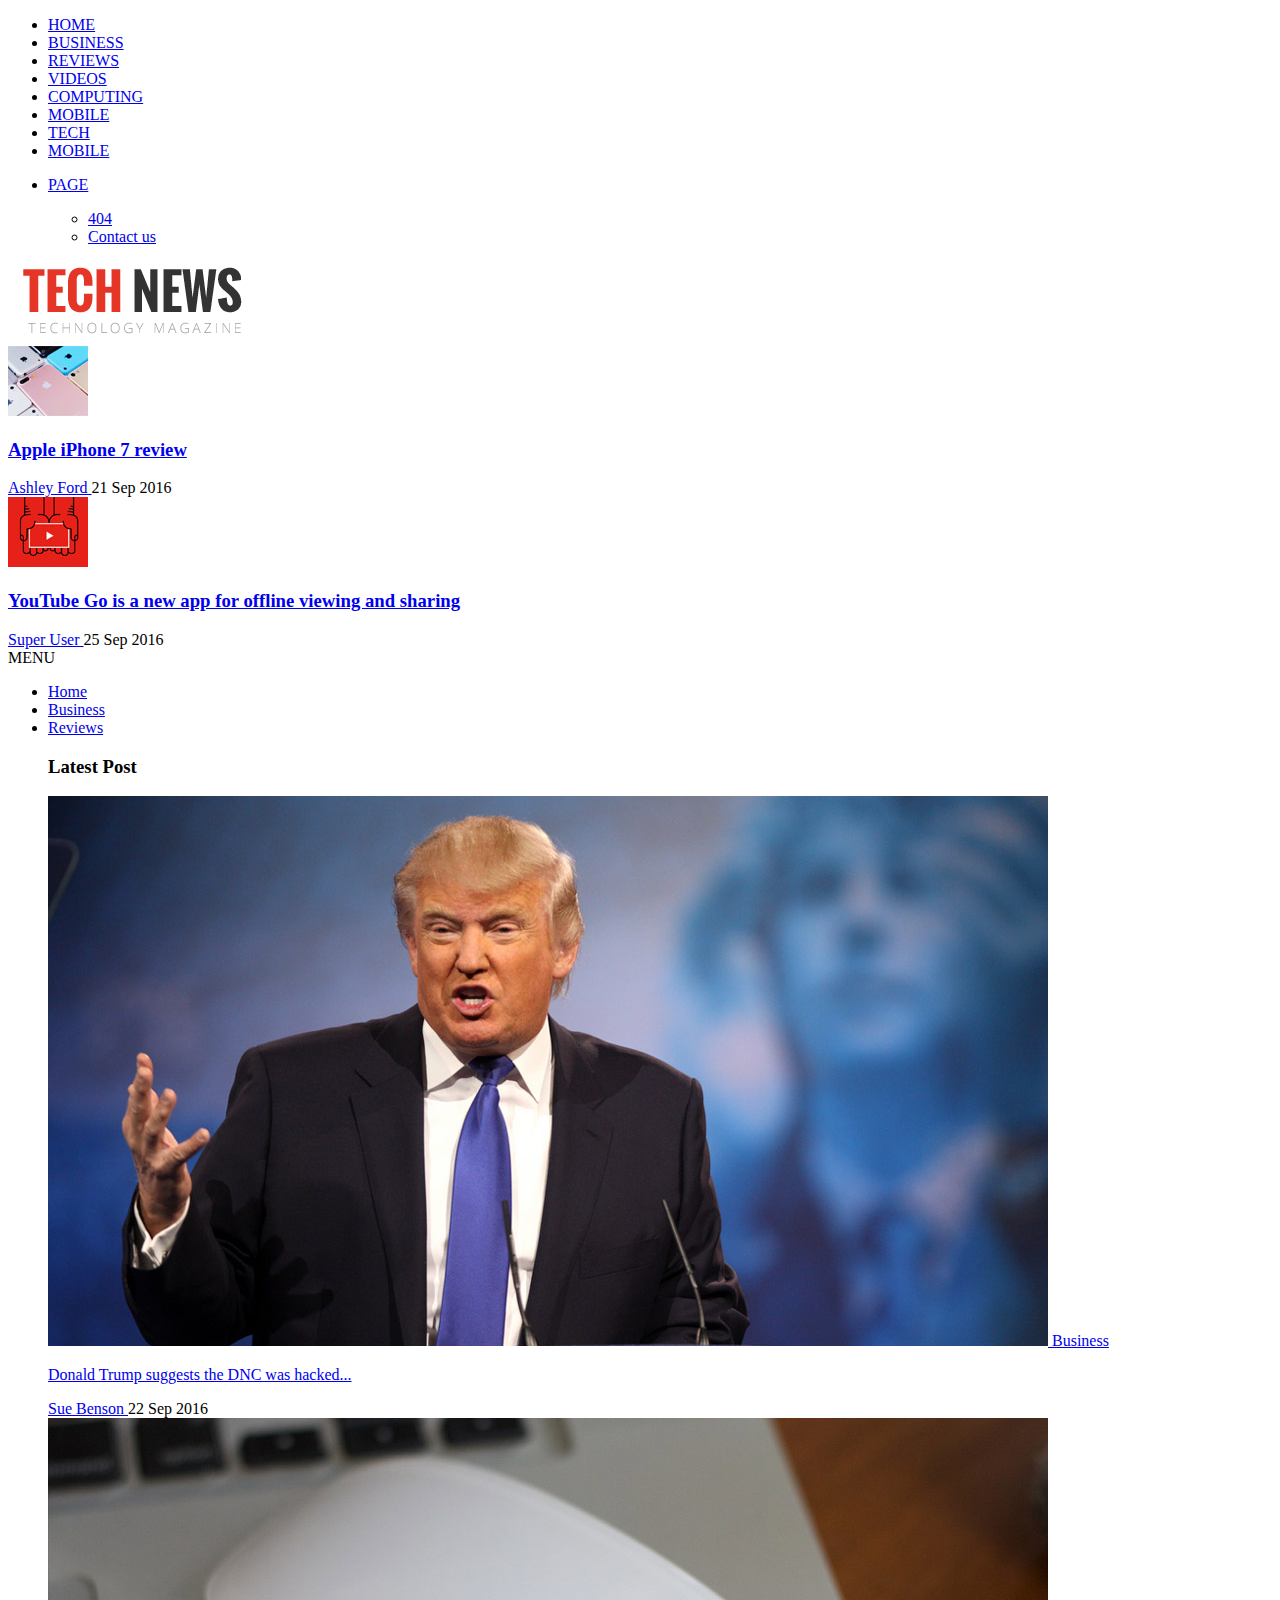
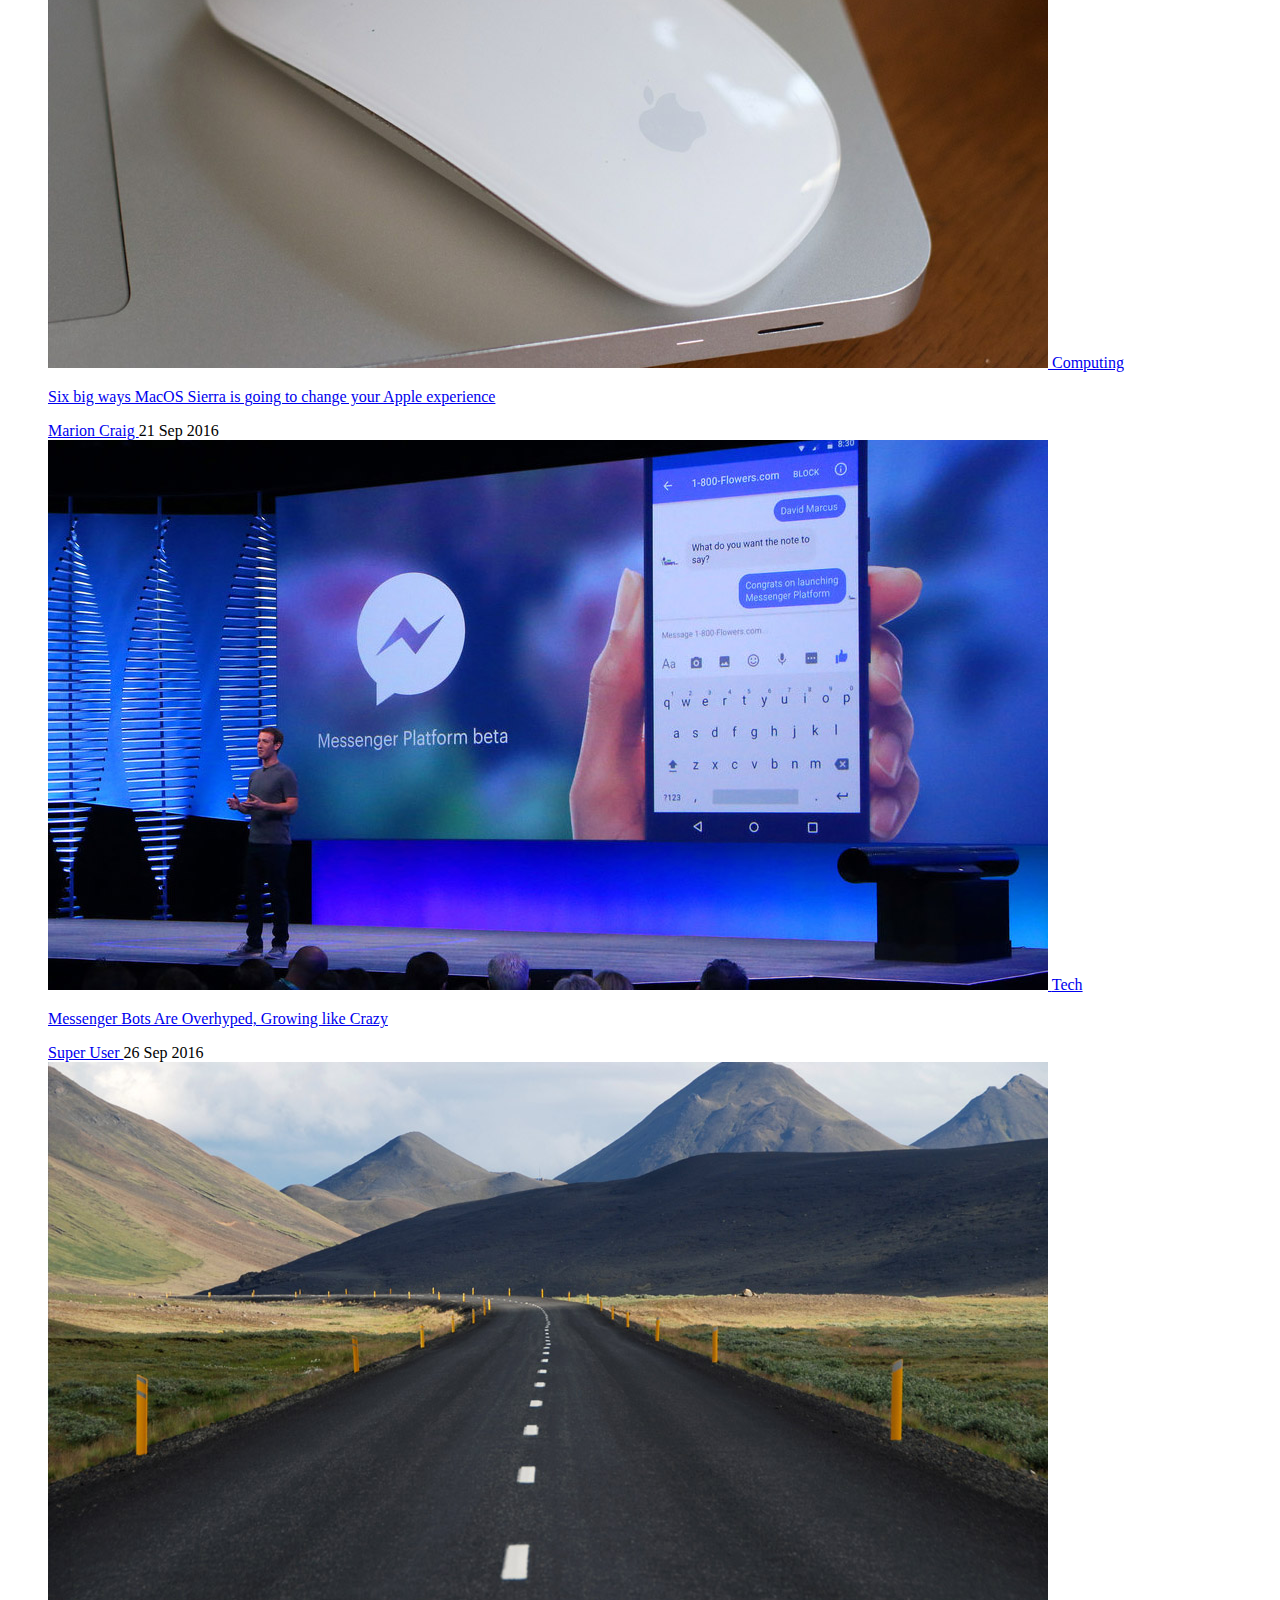
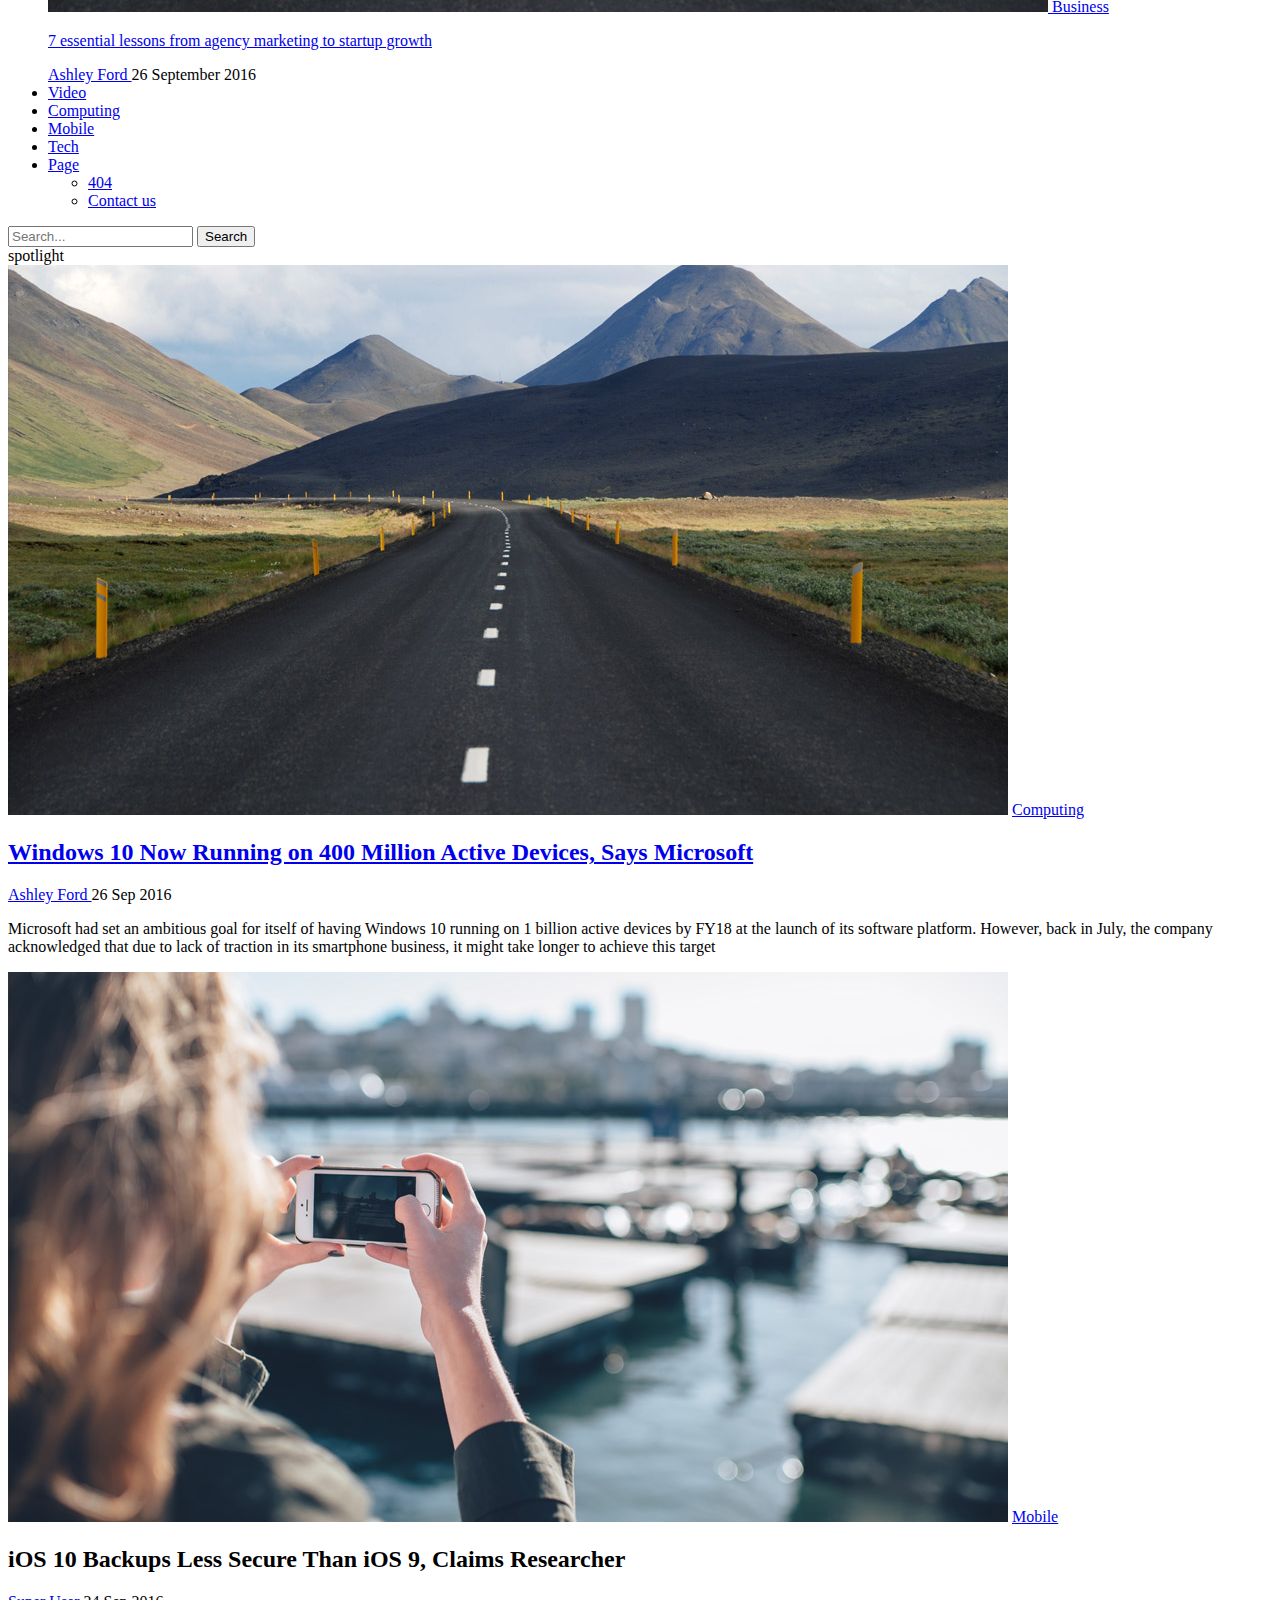
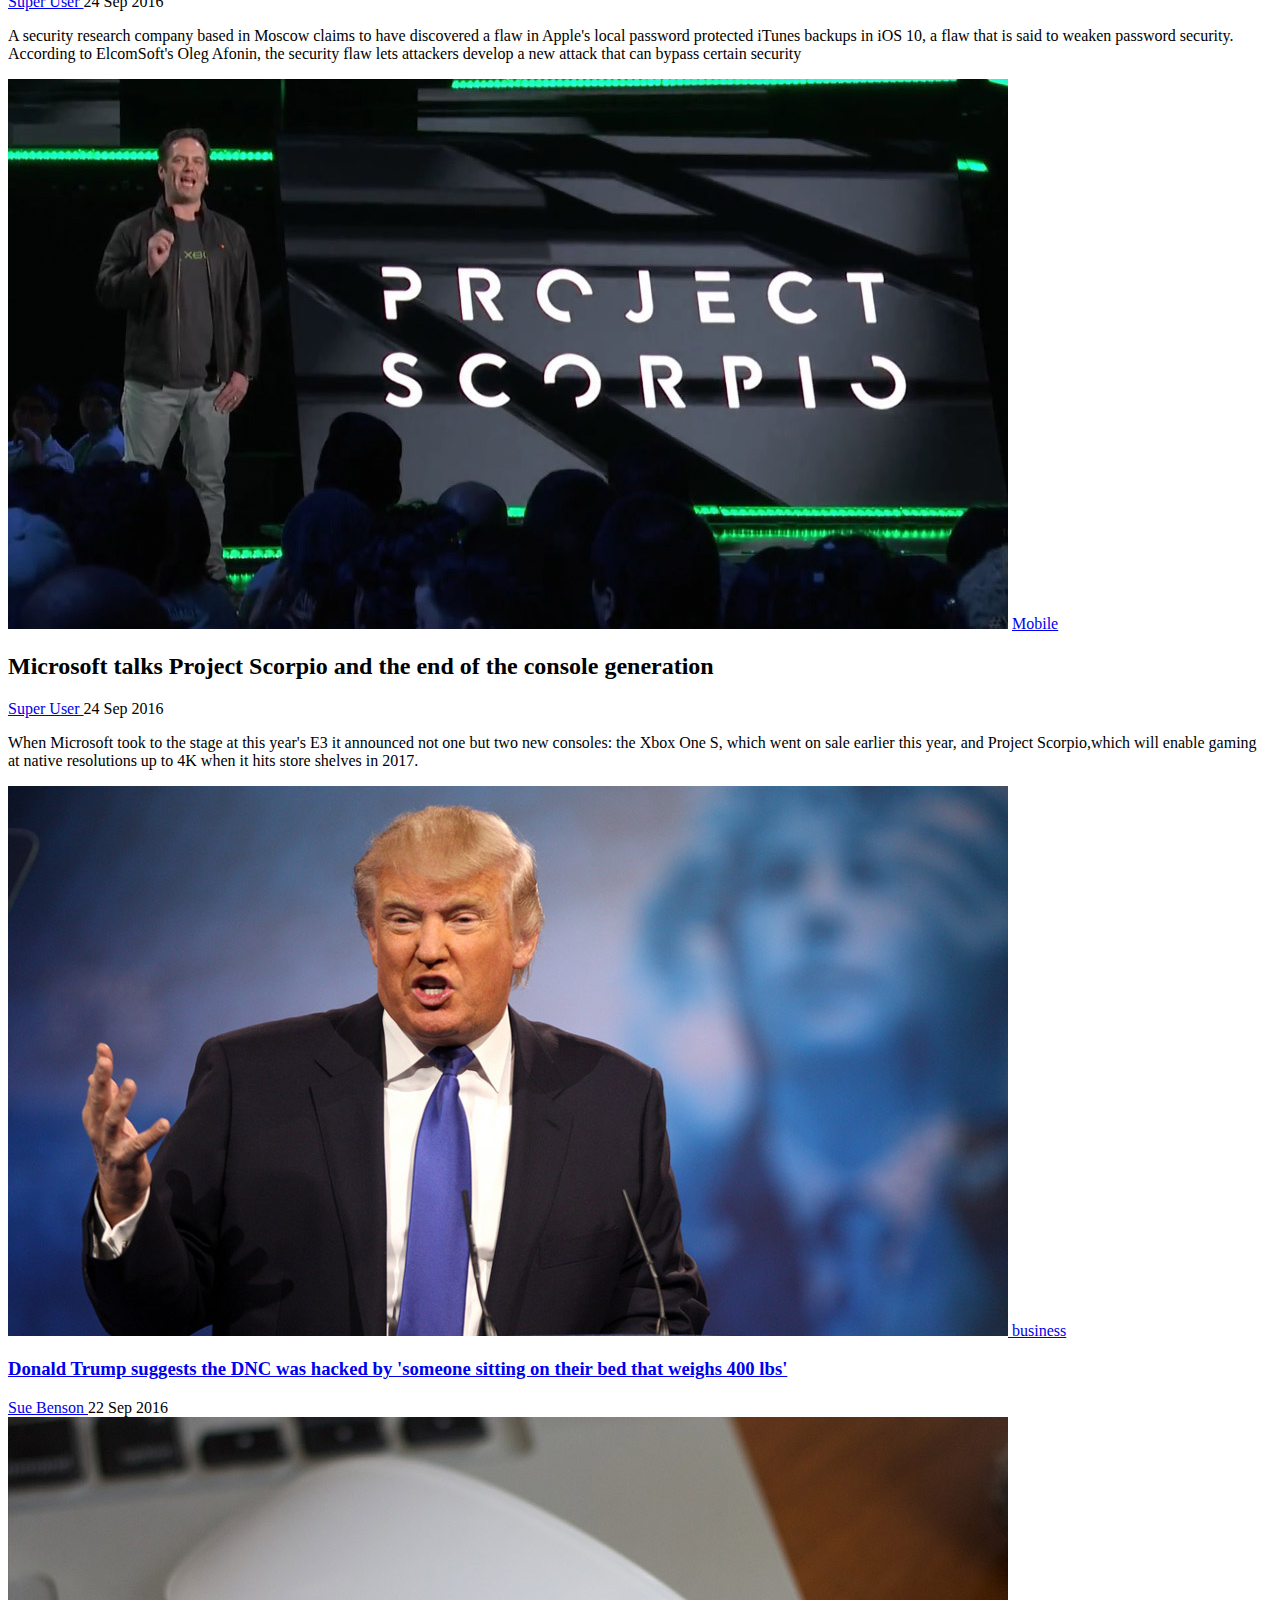
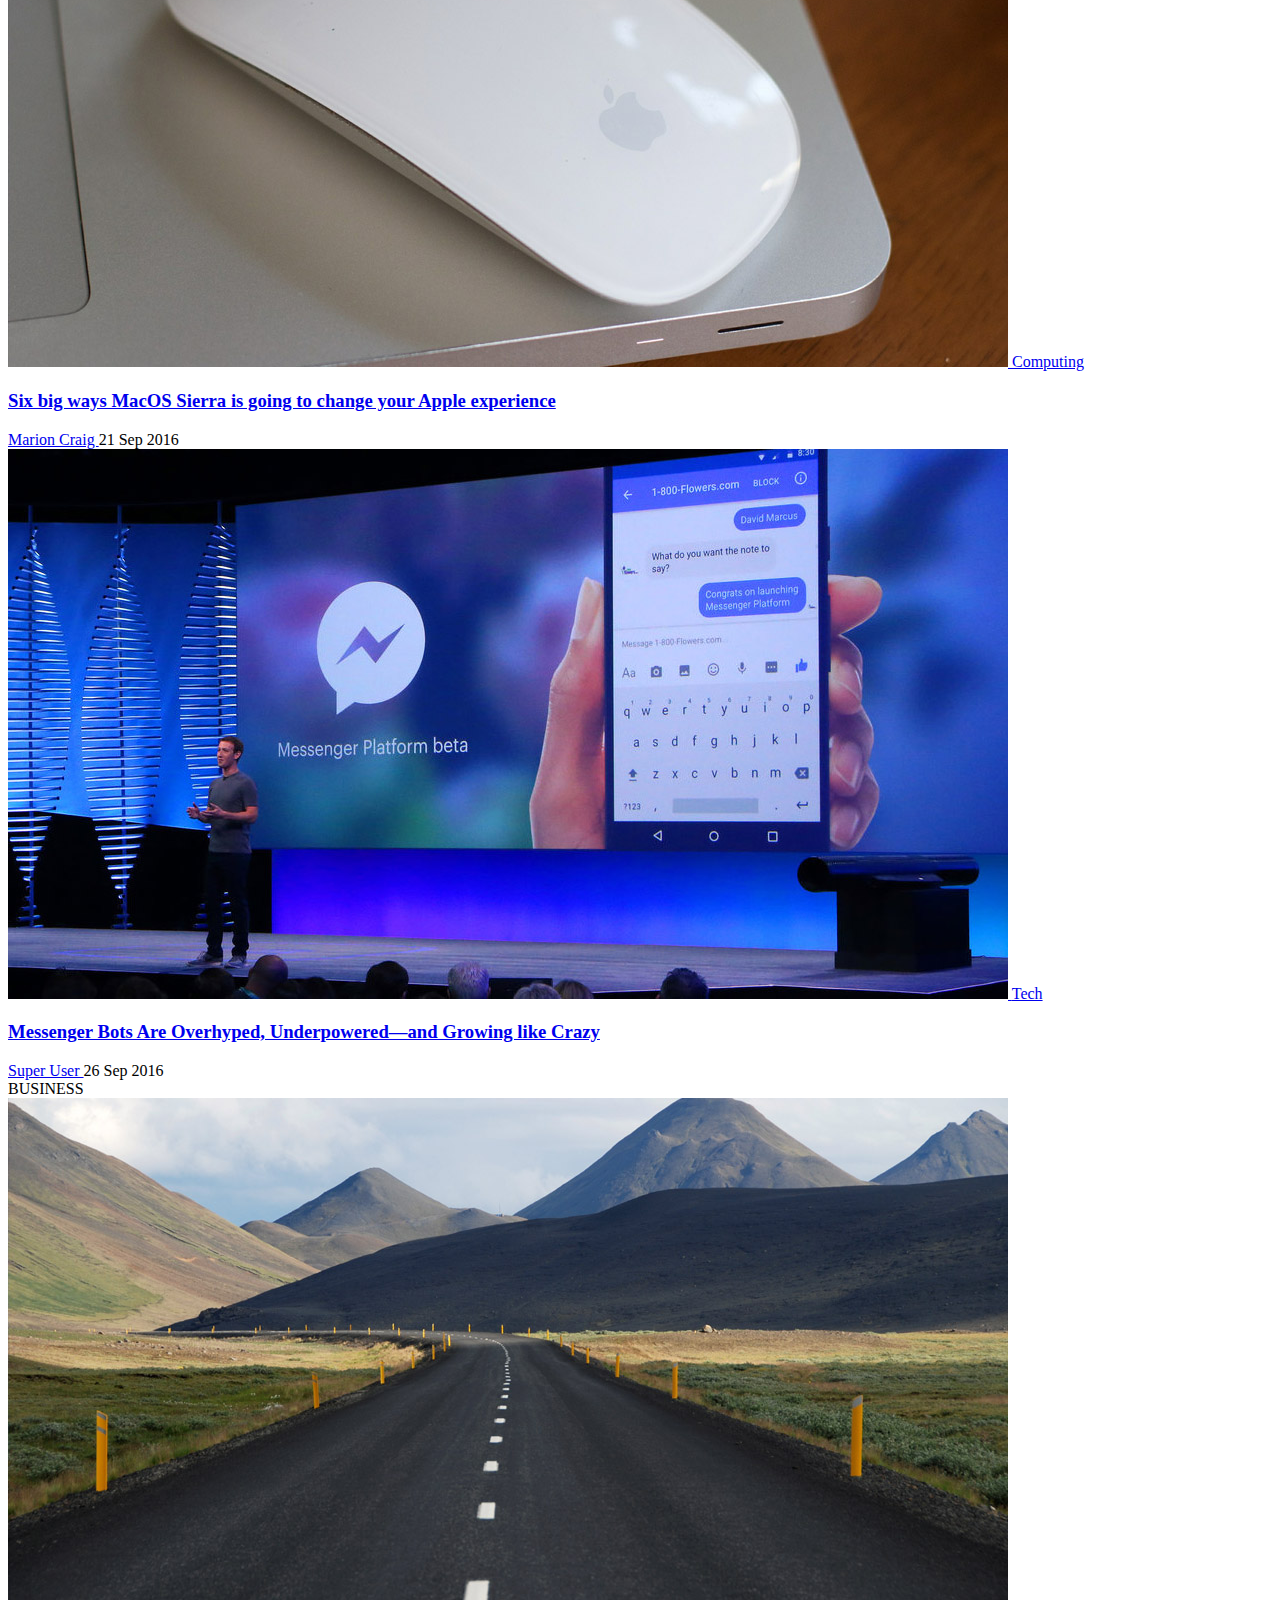
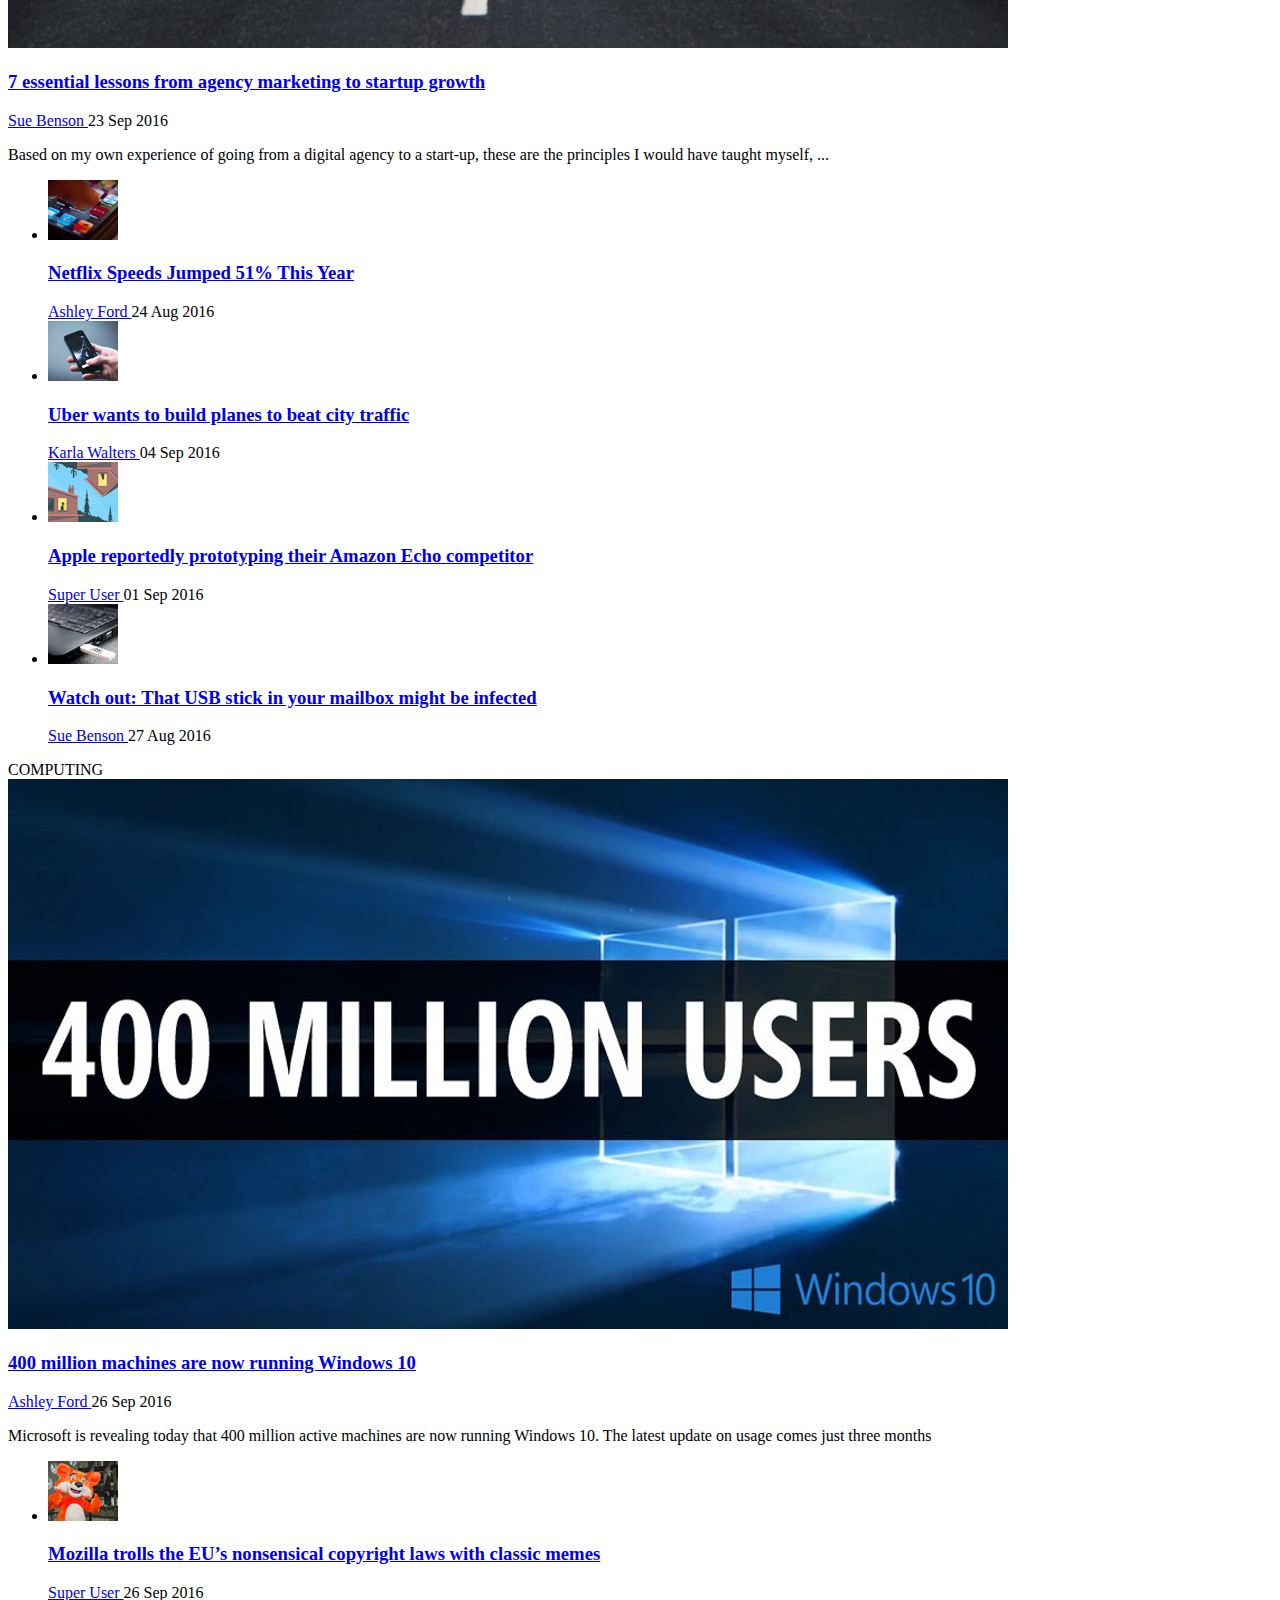
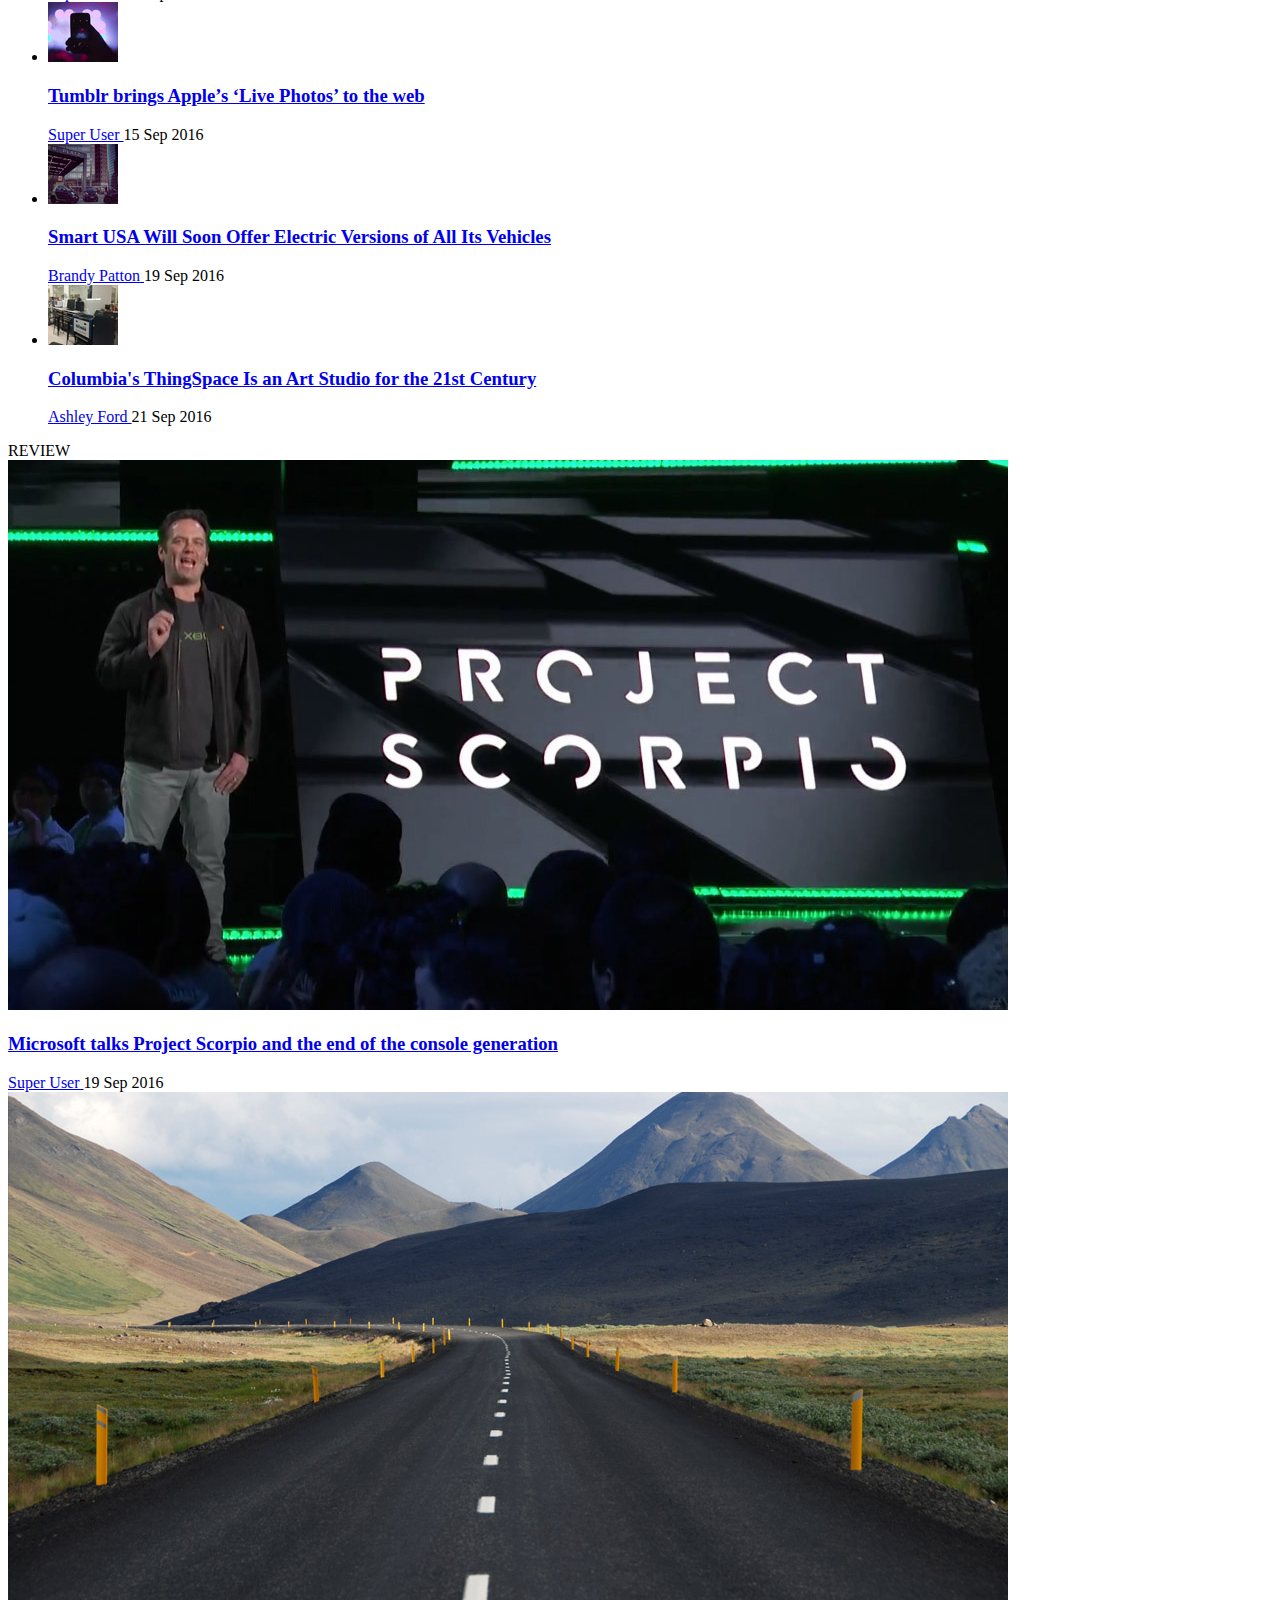
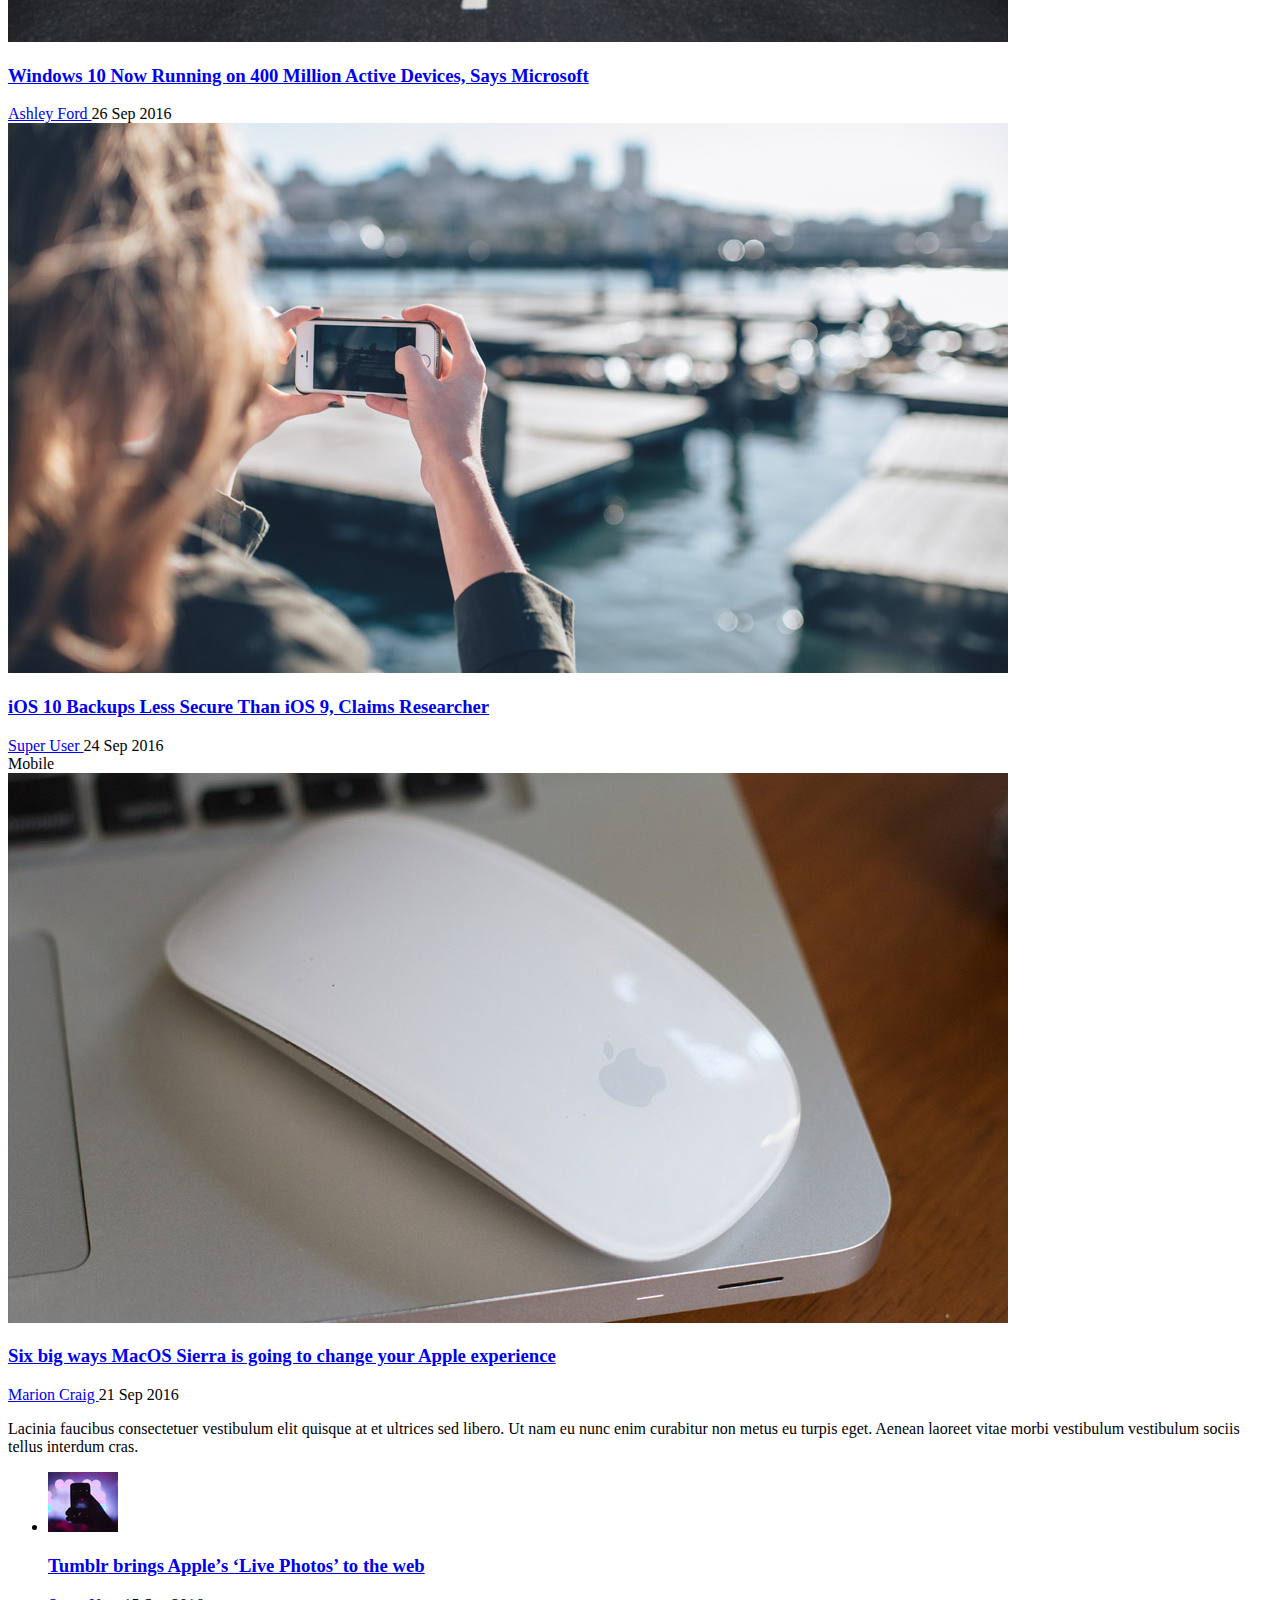
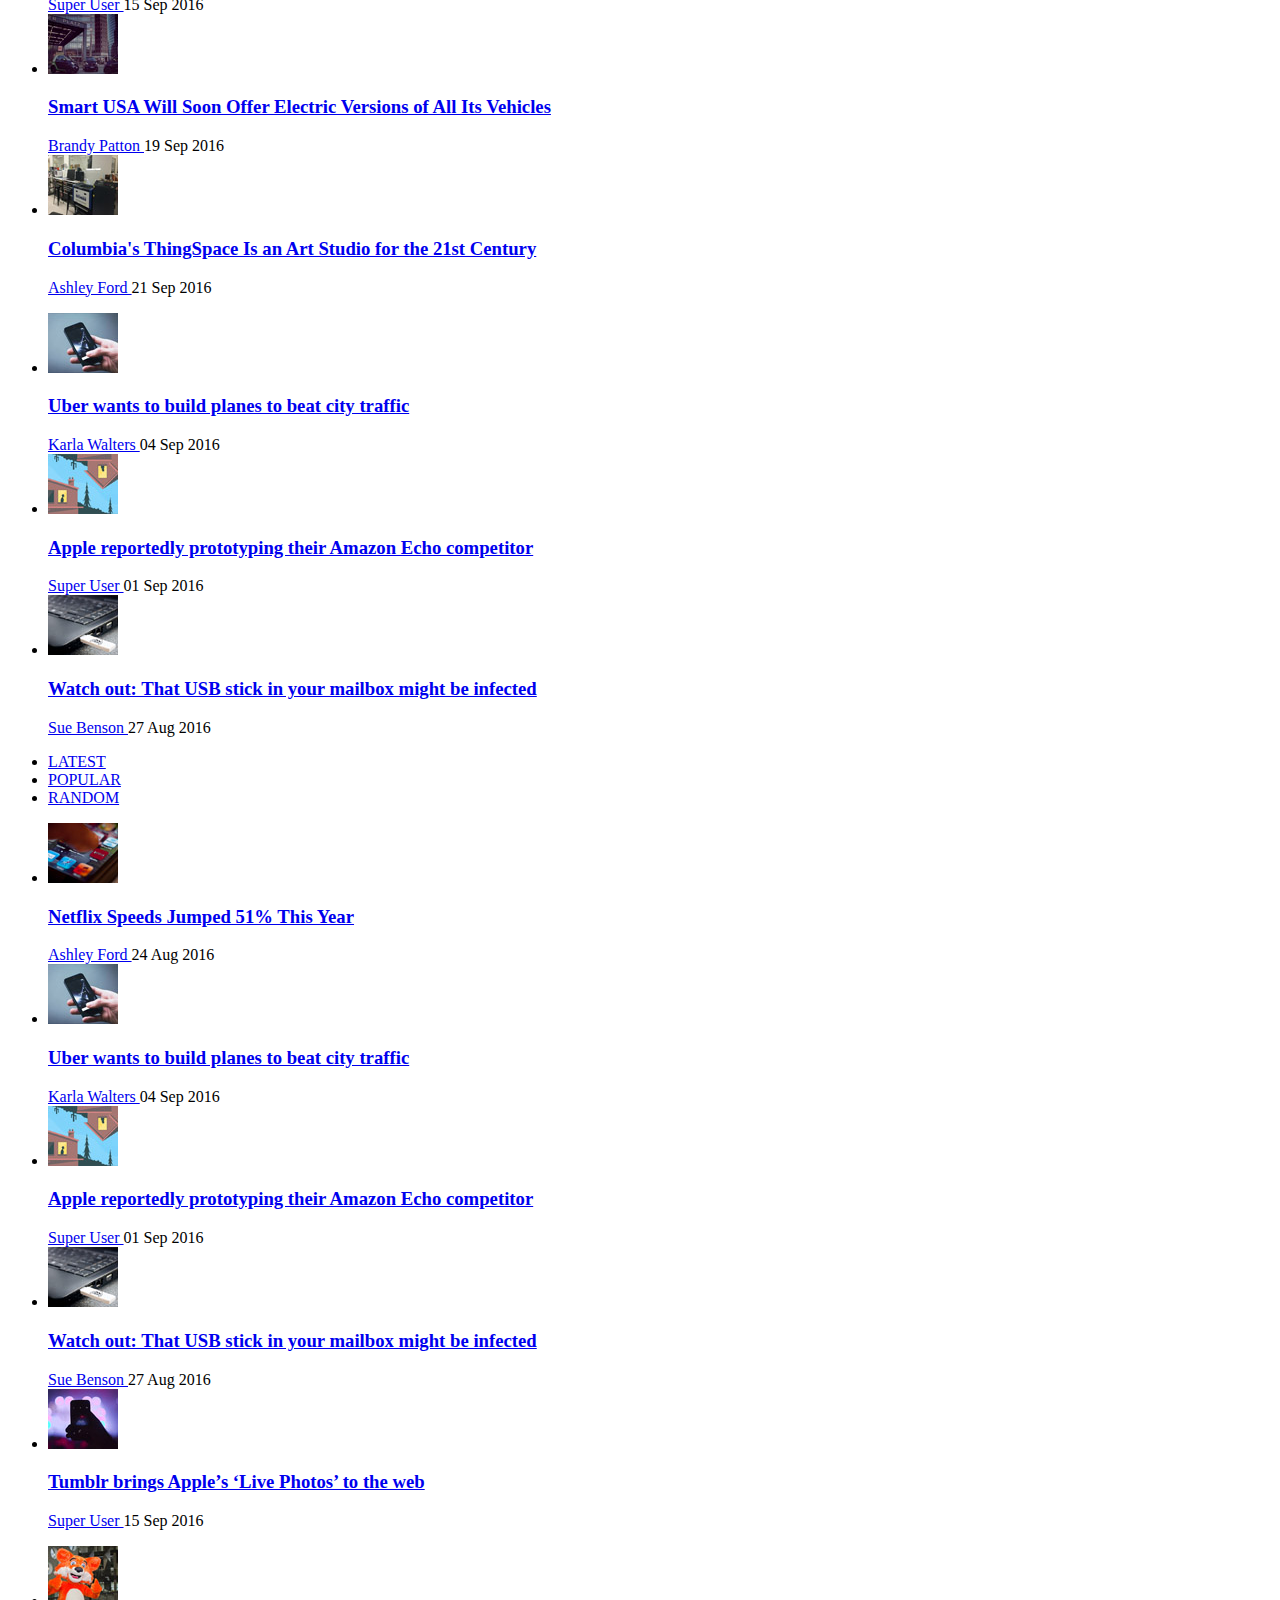
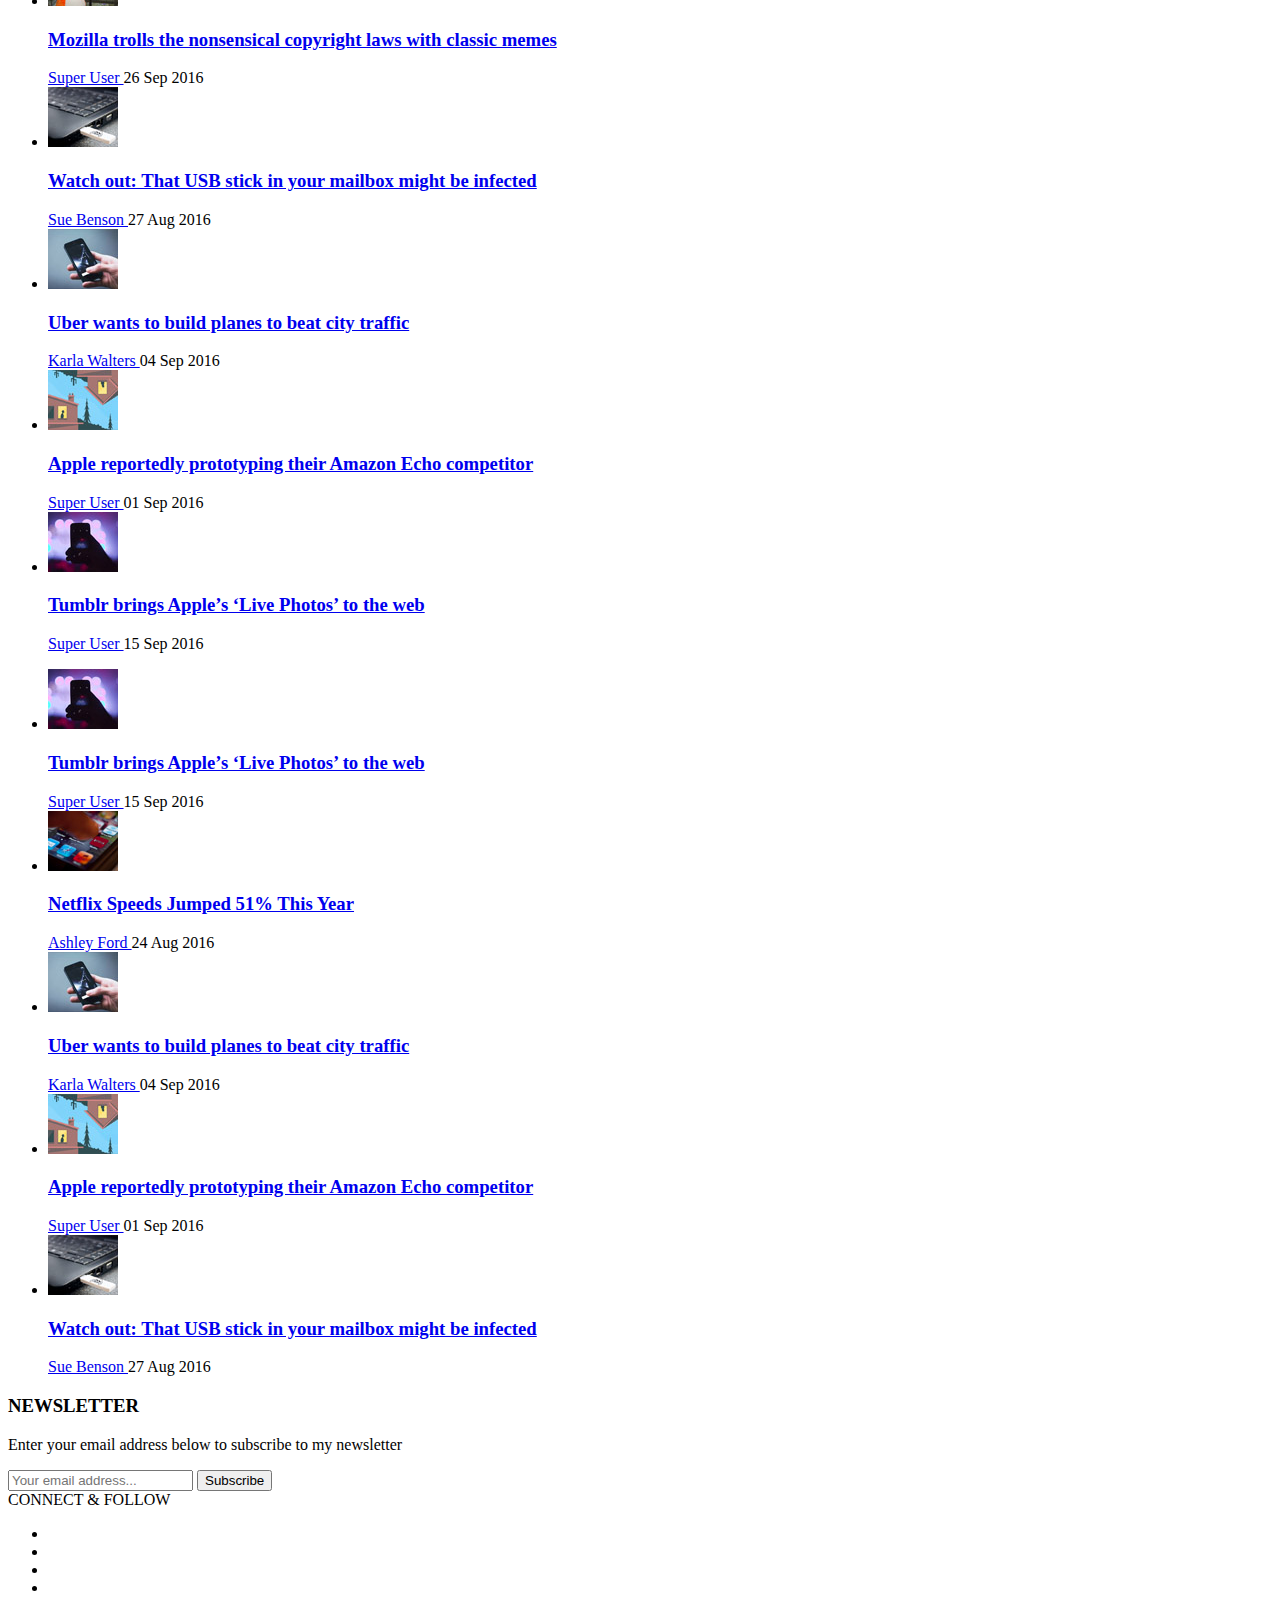
==== commit a6f60a96: "moved css-js-img to assets folder" ====
--- a/TECH news/index.html
+++ b/TECH news/index.html
@@ -17,12 +17,12 @@
     <link href="https://fonts.googleapis.com/css?family=Open+Sans:300,300i,400,400i,600,600i,700,700i,800,800i" rel="stylesheet">
     <link href="https://fonts.googleapis.com/css?family=Roboto+Slab:100,300,400,700" rel="stylesheet">
     <!-- Vender -->
-    <link href="css/font-awesome.min.css" rel="stylesheet" />
-    <link href="css/bootstrap.min.css" rel="stylesheet" />
-    <link href="css/normalize.min.css" rel="stylesheet" />
-    <link href="css/owl.carousel.min.css" rel="stylesheet" />
+    <link href="assets/css/font-awesome.min.css" rel="stylesheet" />
+    <link href="assets/css/bootstrap.min.css" rel="stylesheet" />
+    <link href="assets/css/normalize.min.css" rel="stylesheet" />
+    <link href="assets/css/owl.carousel.min.css" rel="stylesheet" />
     <!-- Main CSS (SCSS Compile) -->
-    <link href="css/main.css" rel="stylesheet" />
+    <link href="assets/css/main.css" rel="stylesheet" />
     <!-- JavaScripts -->
     <!--<script src="js/modernizr.js"></script>-->
     <!-- HTML5 Shim and Respond.js IE8 support of HTML5 elements and media queries -->
@@ -1304,9 +1304,9 @@
     </div>
     
     <!--scrip file-->
-    <script src="js/jquery.min.js"></script>
-    <script src="js/bootstrap.js"></script>
-    <script src="js/owl.carousel.min.js"></script>
-    <script src="js/main.js"></script>
+    <script src="assets/js/jquery.min.js"></script>
+    <script src="assets/js/bootstrap.js"></script>
+    <script src="assets/js/owl.carousel.min.js"></script>
+    <script src="assets/js/main.js"></script>
 </body>
 </html>